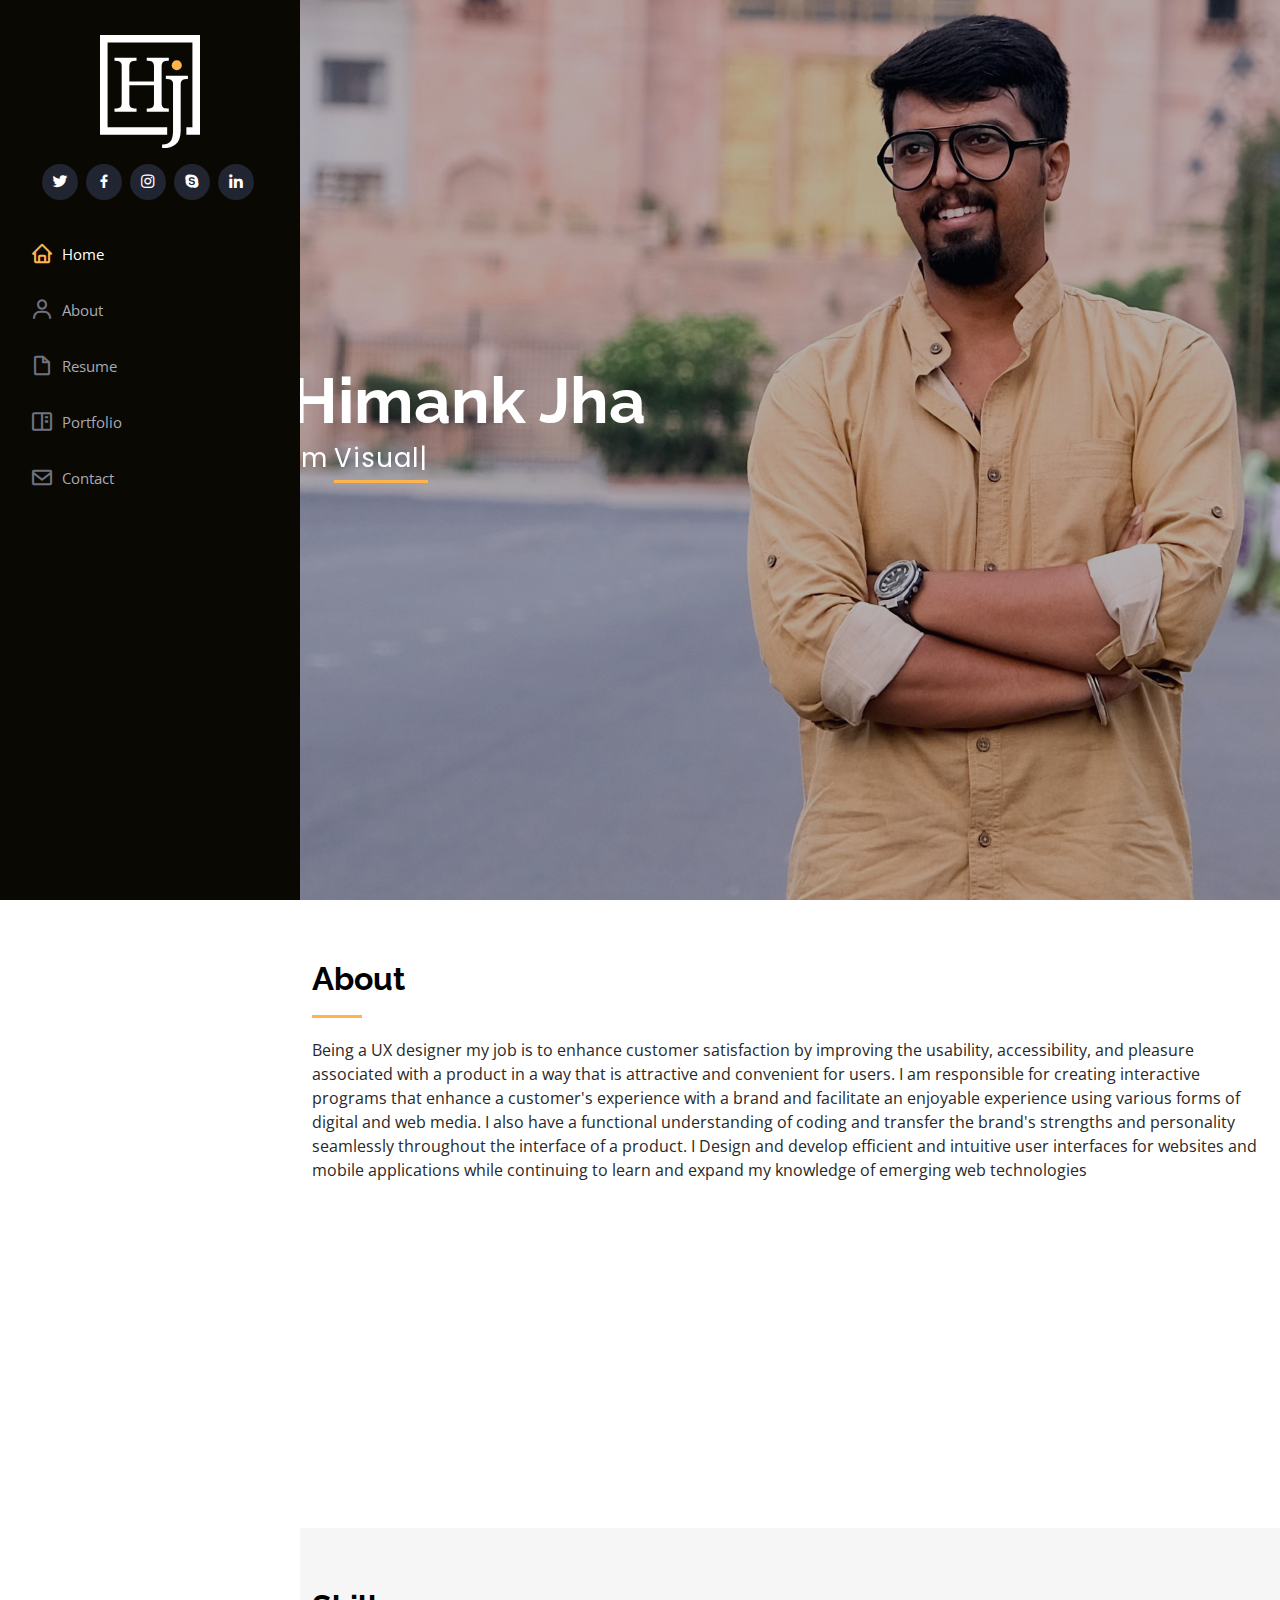
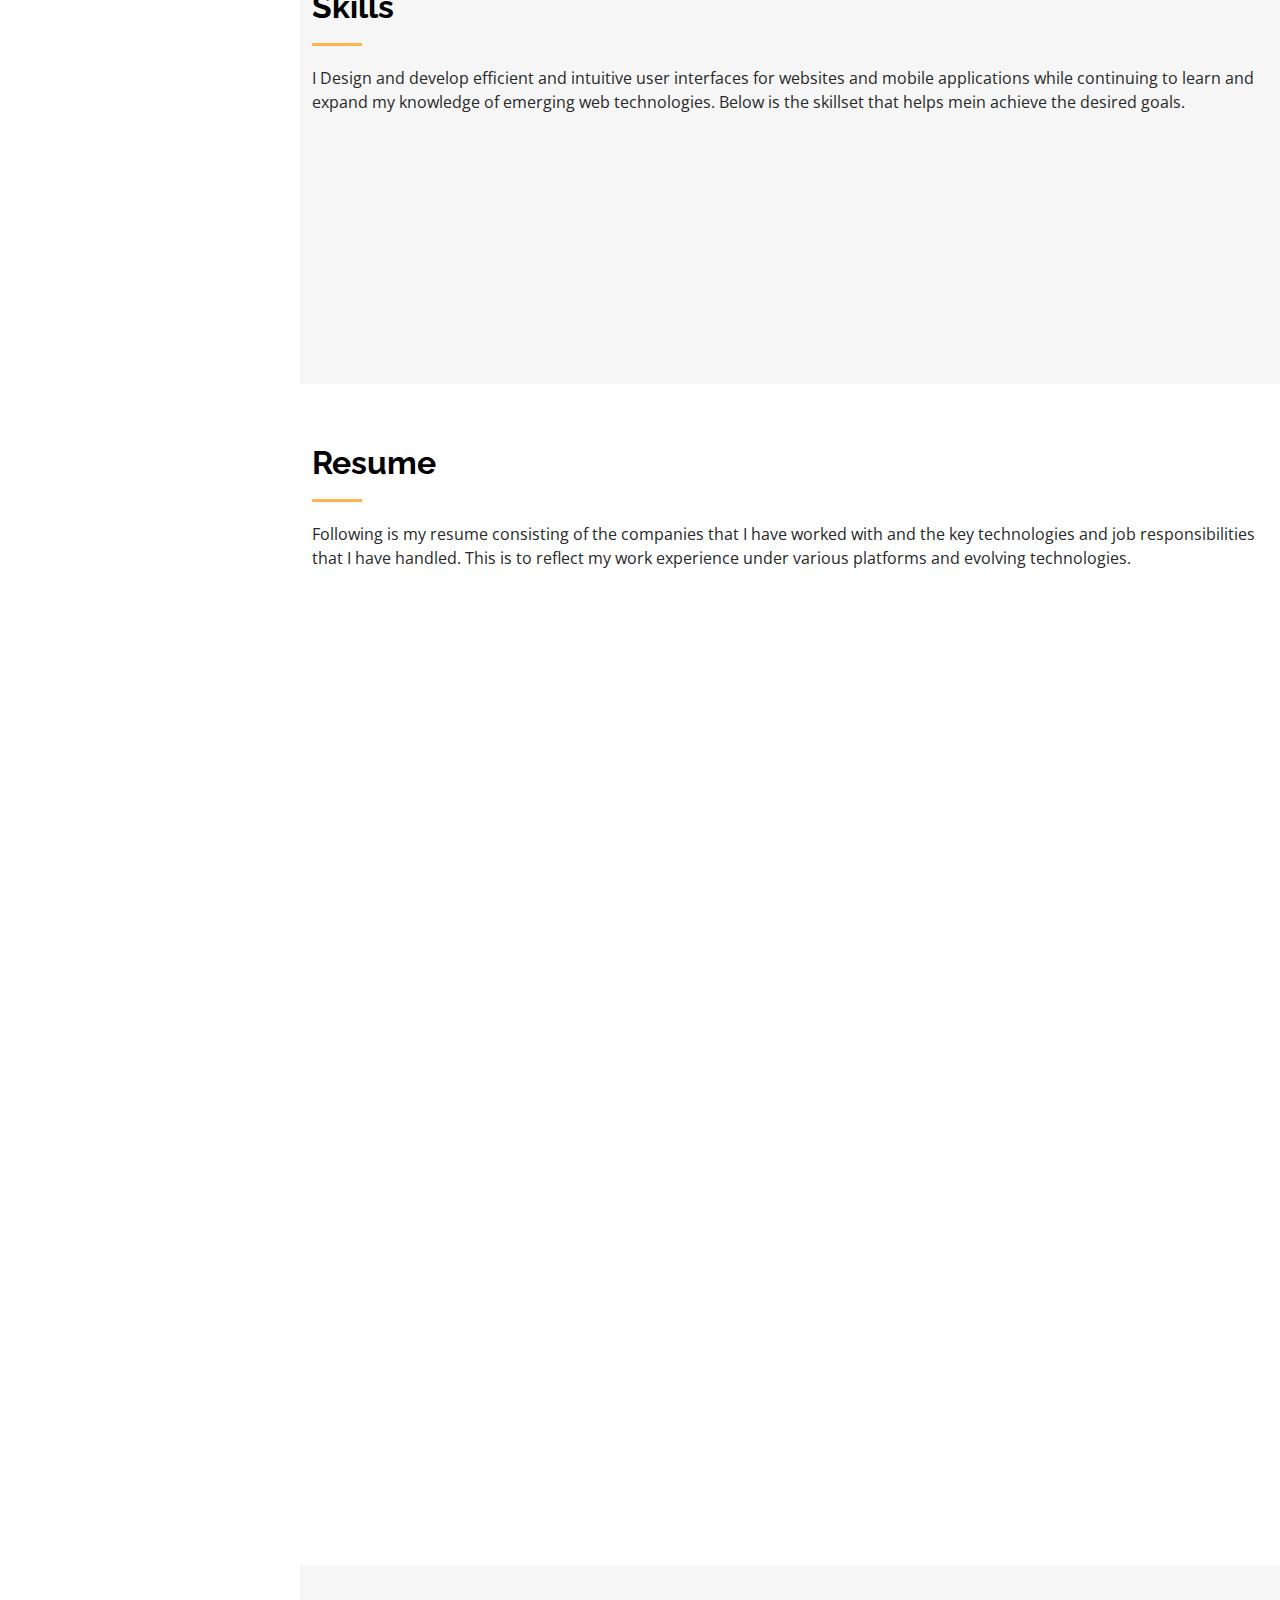
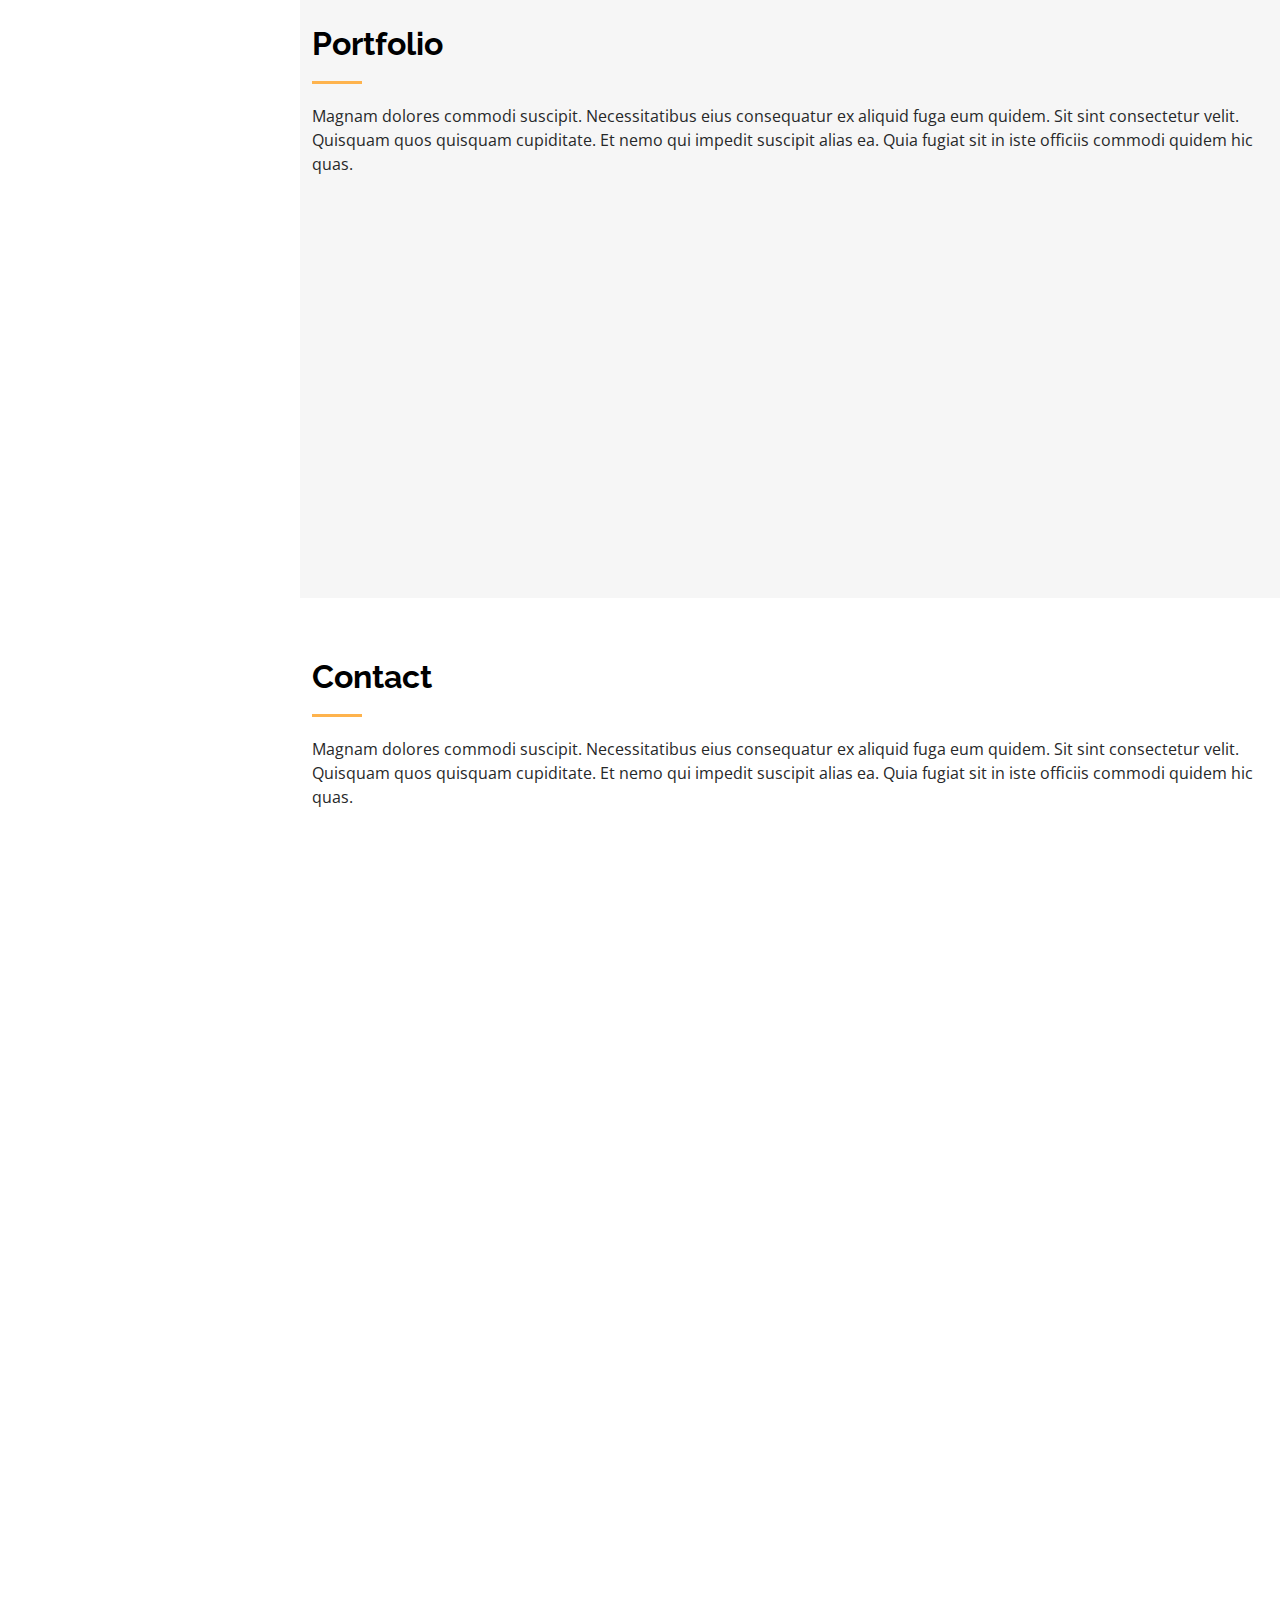
==== index.html @ c916a168 "Portfolio Website" ====
<!DOCTYPE html>
<html lang="en">

<head>
  <meta charset="utf-8">
  <meta content="width=device-width, initial-scale=1.0" name="viewport">

  <title>Himank Jha</title>
  <meta content="" name="description">
  <meta content="" name="keywords">

  <!-- Favicons -->
  <link href="assets/img/favicon.png" rel="icon">
  <link href="assets/img/apple-touch-icon.png" rel="apple-touch-icon">

  <!-- Google Fonts -->
  <link
    href="https://fonts.googleapis.com/css?family=Open+Sans:300,300i,400,400i,600,600i,700,700i|Raleway:300,300i,400,400i,500,500i,600,600i,700,700i|Poppins:300,300i,400,400i,500,500i,600,600i,700,700i"
    rel="stylesheet">

  <!-- Vendor CSS Files -->
  <link href="assets/vendor/aos/aos.css" rel="stylesheet">
  <link href="assets/vendor/bootstrap/css/bootstrap.min.css" rel="stylesheet">
  <link href="assets/vendor/bootstrap-icons/bootstrap-icons.css" rel="stylesheet">
  <link href="assets/vendor/boxicons/css/boxicons.min.css" rel="stylesheet">
  <link href="assets/vendor/glightbox/css/glightbox.min.css" rel="stylesheet">
  <link href="assets/vendor/swiper/swiper-bundle.min.css" rel="stylesheet">

  <!-- Template Main CSS File -->
  <link href="assets/css/style.css" rel="stylesheet">

  <!-- =======================================================
  * Template Name: iPortfolio - v3.3.0
  * Template URL: https://bootstrapmade.com/iportfolio-bootstrap-portfolio-websites-template/
  * Author: BootstrapMade.com
  * License: https://bootstrapmade.com/license/
  ======================================================== -->
</head>

<body>

  <!-- ======= Mobile nav toggle button ======= -->
  <i class="bi bi-list mobile-nav-toggle d-xl-none"></i>

  <!-- ======= Header ======= -->
  <header id="header">
    <div class="d-flex flex-column">

      <div class="profile">
        <img src="assets/img/logo.svg" alt="" class="img-fluid">
        <div class="social-links mt-3 text-center">
          <a href="#" class="twitter"><i class="bx bxl-twitter"></i></a>
          <a href="#" class="facebook"><i class="bx bxl-facebook"></i></a>
          <a href="#" class="instagram"><i class="bx bxl-instagram"></i></a>
          <a href="#" class="google-plus"><i class="bx bxl-skype"></i></a>
          <a href="#" class="linkedin"><i class="bx bxl-linkedin"></i></a>
        </div>
      </div>

      <nav id="navbar" class="nav-menu navbar">
        <ul>
          <li><a href="#hero" class="nav-link scrollto active"><i class="bx bx-home"></i> <span>Home</span></a></li>
          <li><a href="#about" class="nav-link scrollto"><i class="bx bx-user"></i> <span>About</span></a></li>
          <li><a href="#resume" class="nav-link scrollto"><i class="bx bx-file-blank"></i> <span>Resume</span></a></li>
          <li><a href="#portfolio" class="nav-link scrollto"><i class="bx bx-book-content"></i>
              <span>Portfolio</span></a></li>
          <!-- <li><a href="#services" class="nav-link scrollto"><i class="bx bx-server"></i> <span>Services</span></a></li> -->
          <li><a href="#contact" class="nav-link scrollto"><i class="bx bx-envelope"></i> <span>Contact</span></a></li>
        </ul>
      </nav><!-- .nav-menu -->
    </div>
  </header><!-- End Header -->

  <!-- ======= Hero Section ======= -->
  <section id="hero" class="d-flex flex-column justify-content-center align-items-center">
    <div class="hero-container" data-aos="fade-in">
      <h1>Himank Jha</h1>
      <p>I'm <span class="typed" data-typed-items="Visual Designer, Interaction Designer, UX Engineer"></span></p>
    </div>
  </section><!-- End Hero -->

  <main id="main">

    <!-- ======= About Section ======= -->
    <section id="about" class="about">
      <div class="container">

        <div class="section-title">
          <h2>About</h2>
          <p>Being a UX designer my job is to enhance customer satisfaction by improving the usability, accessibility,
            and pleasure associated with a product in a way that is attractive and convenient for users. I am
            responsible for creating interactive programs that enhance a customer's experience with a brand and
            facilitate an enjoyable experience using various forms of digital and web media. I also have a functional
            understanding of coding and transfer the brand's strengths and personality seamlessly throughout the
            interface of a product. I Design and develop efficient and intuitive user interfaces for websites and mobile applications while continuing to learn and expand my knowledge of emerging web technologies
          </p>
        </div>

        <div class="row">
          <div class="col-lg-3" data-aos="fade-right">
            <img src="assets/img/profile-img.jpg" class="img-fluid" alt="">
          </div>
          <div class="col-lg-8 pt-4 pt-lg-0 content" data-aos="fade-left">
            <h3>Interaction/Visual Designer &amp; UX Engineer.</h3>
            <p class="fst-italic">
              Here are some personal details to share
            </p>
            <div class="row">
              <div class="col-lg-6">
                <ul>
                  <li><i class="bi bi-chevron-right"></i> <strong>Website:</strong> <span><a
                        href="#">www.designwithHJ.com</a></span></li>
                  <li><i class="bi bi-chevron-right"></i> <strong>Phone:</strong> <span>+91 9929915037</span></li>
                  <li><i class="bi bi-chevron-right"></i> <strong>City:</strong> <span>Jaipur, Rajasthan</span></li>
                  <li><i class="bi bi-chevron-right"></i> <strong>Age:</strong> <span>31</span></li>
                </ul>
              </div>
              <div class="col-lg-6">
                <ul>
                  <li><i class="bi bi-chevron-right"></i> <strong>Degree:</strong> <span>Bachelor of technology</span>
                  </li>
                  <li><i class="bi bi-chevron-right"></i> <strong>Email:</strong> <span>dv.himank@gmail.com</span></li>
                  <li><i class="bi bi-chevron-right"></i> <strong>Freelance:</strong> <span>Available</span></li>
                </ul>
              </div>
            </div>
          </div>
        </div>

      </div>
    </section><!-- End About Section -->

    <!-- ======= Facts Section
    <section id="facts" class="facts">
      <div class="container">

        <div class="section-title">
          <h2>Facts</h2>
          <p>Magnam dolores commodi suscipit. Necessitatibus eius consequatur ex aliquid fuga eum quidem. Sit sint consectetur velit. Quisquam quos quisquam cupiditate. Et nemo qui impedit suscipit alias ea. Quia fugiat sit in iste officiis commodi quidem hic quas.</p>
        </div>

        <div class="row no-gutters">

          <div class="col-lg-3 col-md-6 d-md-flex align-items-md-stretch" data-aos="fade-up">
            <div class="count-box">
              <i class="bi bi-emoji-smile"></i>
              <span data-purecounter-start="0" data-purecounter-end="232" data-purecounter-duration="1" class="purecounter"></span>
              <p><strong>Happy Clients</strong> consequuntur quae</p>
            </div>
          </div>

          <div class="col-lg-3 col-md-6 d-md-flex align-items-md-stretch" data-aos="fade-up" data-aos-delay="100">
            <div class="count-box">
              <i class="bi bi-journal-richtext"></i>
              <span data-purecounter-start="0" data-purecounter-end="521" data-purecounter-duration="1" class="purecounter"></span>
              <p><strong>Projects</strong> adipisci atque cum quia aut</p>
            </div>
          </div>

          <div class="col-lg-3 col-md-6 d-md-flex align-items-md-stretch" data-aos="fade-up" data-aos-delay="200">
            <div class="count-box">
              <i class="bi bi-headset"></i>
              <span data-purecounter-start="0" data-purecounter-end="1453" data-purecounter-duration="1" class="purecounter"></span>
              <p><strong>Hours Of Support</strong> aut commodi quaerat</p>
            </div>
          </div>

          <div class="col-lg-3 col-md-6 d-md-flex align-items-md-stretch" data-aos="fade-up" data-aos-delay="300">
            <div class="count-box">
              <i class="bi bi-people"></i>
              <span data-purecounter-start="0" data-purecounter-end="32" data-purecounter-duration="1" class="purecounter"></span>
              <p><strong>Hard Workers</strong> rerum asperiores dolor</p>
            </div>
          </div>

        </div>

      </div>
    </section> End Facts Section -->

    <!-- ======= Skills Section ======= -->
    <section id="skills" class="skills section-bg">
      <div class="container">

        <div class="section-title">
          <h2>Skills</h2>
          <p>I Design and develop efficient and intuitive user interfaces for websites and mobile applications while continuing to learn and expand my knowledge of emerging web technologies. Below is the skillset that helps mein achieve the desired goals.</p>
        </div>

        <div class="row skills-content">

          <div class="col-lg-6" data-aos="fade-up">

            <div class="progress">
              <span class="skill">HTML <i class="val">90%</i></span>
              <div class="progress-bar-wrap">
                <div class="progress-bar" role="progressbar" aria-valuenow="90" aria-valuemin="0" aria-valuemax="100">
                </div>
              </div>
            </div>

            <div class="progress">
              <span class="skill">CSS <i class="val">90%</i></span>
              <div class="progress-bar-wrap">
                <div class="progress-bar" role="progressbar" aria-valuenow="90" aria-valuemin="0" aria-valuemax="100">
                </div>
              </div>
            </div>

            <div class="progress">
              <span class="skill">JavaScript <i class="val">50%</i></span>
              <div class="progress-bar-wrap">
                <div class="progress-bar" role="progressbar" aria-valuenow="50" aria-valuemin="0" aria-valuemax="100">
                </div>
              </div>
            </div>

          </div>

          <div class="col-lg-6" data-aos="fade-up" data-aos-delay="100">

            <div class="progress">
              <span class="skill">FIGMA <i class="val">85%</i></span>
              <div class="progress-bar-wrap">
                <div class="progress-bar" role="progressbar" aria-valuenow="85" aria-valuemin="0" aria-valuemax="100">
                </div>
              </div>
            </div>

            <div class="progress">
              <span class="skill">Adobe XD <i class="val">85%</i></span>
              <div class="progress-bar-wrap">
                <div class="progress-bar" role="progressbar" aria-valuenow="85" aria-valuemin="0" aria-valuemax="100">
                </div>
              </div>
            </div>

            <div class="progress">
              <span class="skill">Sketch <i class="val">85%</i></span>
              <div class="progress-bar-wrap">
                <div class="progress-bar" role="progressbar" aria-valuenow="85" aria-valuemin="0" aria-valuemax="100">
                </div>
              </div>
            </div>

          </div>

        </div>

      </div>
    </section><!-- End Skills Section -->

    <!-- ======= Resume Section ======= -->
    <section id="resume" class="resume">
      <div class="container">

        <div class="section-title">
          <h2>Resume</h2>
          <p>Following is my resume consisting of the companies that I have worked with and the key technologies and job responsibilities that I have handled. This is to reflect my work experience under various platforms and evolving technologies.</p>
        </div>

        <div class="row">
          <div class="col-lg-6" data-aos="fade-up">
            <h3 class="resume-title">Summary</h3>
            <div class="resume-item pb-0">
              <h4>Himank Jha</h4>
              <p><em>I am an Interaction Designer, Visual Designer and UX Engineer with 9+ years of experience in designing and
                  developing user-centered products from initial concept to final, polished deliverable.</em></p>
              <ul>
                <li>Triveni Nagar, jaipur, Rajasthan</li>
                <li>+91 9929919999</li>
                <li>dv.himank@gmail.com</li>
              </ul>
            </div>

            <h3 class="resume-title">Education</h3>
            <div class="resume-item">
              <h4>Bachelor of Technology</h4>
              <h5>2008 - 2012</h5>
              <p><em>ICFAI University, Dehradun</em></p>
              <p>The ICFAI University, Dehradun, Uttarakhand (hereinafter referred to as the University) was established under the ICFAI University Act 2003 (Act No.16 of 2003)</p>
            </div>
            <div class="resume-item">
              <h4>Senior Secondary Eduaction</h4>
              <h5>2006 - 2007</h5>
              <p><em>Ryan Internationl School, Jaipur</em></p>
            </div>
            <div class="resume-item">
              <h4>Secondary Eduaction</h4>
              <h5>2004 - 2005</h5>
              <p><em>Ryan Internationl School, Jaipur</em></p>
            </div>
          </div>
          <div class="col-lg-6" data-aos="fade-up" data-aos-delay="100">
            <h3 class="resume-title">Professional Experience</h3>
            <div class="resume-item">
              <h4>Senior UX analyst</h4>
              <h5>2017 - Present</h5>
              <p><em>Metacube Software Pvt. Ltd., Jaipur, Rajasthan </em></p>
              <ul>
                <li>Lead in the design, development, and implementation of the UI, layout, and production
                  communication materials</li>
                <li>Delegate tasks to the multiple members of the design team and provide counsel on all aspects of the
                  project. </li>
                <li>Supervise the assessment of all UI/UX materials in order to ensure quality and accuracy of the
                  design</li>
              </ul>
            </div>
            <div class="resume-item">
              <h4>Visual Designer/UX Engineer</h4>
              <h5>2015 - 2017</h5>
              <p><em>Nine Hertz Pvt. Ltd., Jaipur, Rajasthan</em></p>
              <ul>
                <li>Managed up to 5 projects or tasks at a given time while under pressure</li>
                <li>Recommended and consulted with clients on the most appropriate UI design</li>
              </ul>
            </div>
            <div class="resume-item">
              <h4>Visual Designer/UX Engineer</h4>
              <h5>2012 - 2015</h5>
              <p><em>smartData Pvt. Ltd., Chandigarh, Punjab</em></p>
              <ul>
                <li>Managed up to 5 projects or tasks at a given time while under pressure</li>
                <li>Recommended and consulted with clients on the most appropriate UI design</li>
              </ul>
            </div>
          </div>
        </div>

      </div>
    </section><!-- End Resume Section -->

    <!-- ======= Portfolio Section ======= -->
    <section id="portfolio" class="portfolio section-bg">
      <div class="container">

        <div class="section-title">
          <h2>Portfolio</h2>
          <p>Magnam dolores commodi suscipit. Necessitatibus eius consequatur ex aliquid fuga eum quidem. Sit sint
            consectetur velit. Quisquam quos quisquam cupiditate. Et nemo qui impedit suscipit alias ea. Quia fugiat sit
            in iste officiis commodi quidem hic quas.</p>
        </div>

        <div class="row" data-aos="fade-up">
          <div class="col-lg-12 d-flex justify-content-center">
            <ul id="portfolio-flters">
              <li data-filter="*" class="filter-active">All</li>
              <li data-filter=".filter-app">App</li>
              <li data-filter=".filter-web">Web</li>
            </ul>
          </div>
        </div>

        <div class="row portfolio-container" data-aos="fade-up" data-aos-delay="100">

          <div class="col-lg-4 col-md-6 portfolio-item filter-app">
            <div class="portfolio-wrap">
              <img src="assets/img/portfolio/portfolio-1.jpg" class="img-fluid" alt="">
              <div class="portfolio-links">
                <a href="assets/img/portfolio/portfolio-1.jpg" data-gallery="portfolioGallery"
                  class="portfolio-lightbox" title="App 1"><i class="bx bx-plus"></i></a>
                <a href="portfolio-details.html" title="More Details"><i class="bx bx-link"></i></a>
              </div>
            </div>
          </div>

          <div class="col-lg-4 col-md-6 portfolio-item filter-web">
            <div class="portfolio-wrap">
              <img src="assets/img/portfolio/portfolio-2.jpg" class="img-fluid" alt="">
              <div class="portfolio-links">
                <a href="assets/img/portfolio/portfolio-2.jpg" data-gallery="portfolioGallery"
                  class="portfolio-lightbox" title="Web 3"><i class="bx bx-plus"></i></a>
                <a href="portfolio-details.html" title="More Details"><i class="bx bx-link"></i></a>
              </div>
            </div>
          </div>

          <div class="col-lg-4 col-md-6 portfolio-item filter-web">
            <div class="portfolio-wrap">
              <img src="assets/img/portfolio/portfolio-3.jpg" class="img-fluid" alt="">
              <div class="portfolio-links">
                <a href="assets/img/portfolio/portfolio-3.jpg" data-gallery="portfolioGallery"
                  class="portfolio-lightbox" title="App 2"><i class="bx bx-plus"></i></a>
                <a href="portfolio-details.html" title="More Details"><i class="bx bx-link"></i></a>
              </div>
            </div>
          </div>

        </div>

      </div>
    </section><!-- End Portfolio Section -->

    <!-- ======= Services Section
    <section id="services" class="services">
      <div class="container">

        <div class="section-title">
          <h2>Services</h2>
          <p>Magnam dolores commodi suscipit. Necessitatibus eius consequatur ex aliquid fuga eum quidem. Sit sint consectetur velit. Quisquam quos quisquam cupiditate. Et nemo qui impedit suscipit alias ea. Quia fugiat sit in iste officiis commodi quidem hic quas.</p>
        </div>

        <div class="row">
          <div class="col-lg-4 col-md-6 icon-box" data-aos="fade-up">
            <div class="icon"><i class="bi bi-briefcase"></i></div>
            <h4 class="title"><a href="">Lorem Ipsum</a></h4>
            <p class="description">Voluptatum deleniti atque corrupti quos dolores et quas molestias excepturi sint occaecati cupiditate non provident</p>
          </div>
          <div class="col-lg-4 col-md-6 icon-box" data-aos="fade-up" data-aos-delay="100">
            <div class="icon"><i class="bi bi-card-checklist"></i></div>
            <h4 class="title"><a href="">Dolor Sitema</a></h4>
            <p class="description">Minim veniam, quis nostrud exercitation ullamco laboris nisi ut aliquip ex ea commodo consequat tarad limino ata</p>
          </div>
          <div class="col-lg-4 col-md-6 icon-box" data-aos="fade-up" data-aos-delay="200">
            <div class="icon"><i class="bi bi-bar-chart"></i></div>
            <h4 class="title"><a href="">Sed ut perspiciatis</a></h4>
            <p class="description">Duis aute irure dolor in reprehenderit in voluptate velit esse cillum dolore eu fugiat nulla pariatur</p>
          </div>
          <div class="col-lg-4 col-md-6 icon-box" data-aos="fade-up" data-aos-delay="300">
            <div class="icon"><i class="bi bi-binoculars"></i></div>
            <h4 class="title"><a href="">Magni Dolores</a></h4>
            <p class="description">Excepteur sint occaecat cupidatat non proident, sunt in culpa qui officia deserunt mollit anim id est laborum</p>
          </div>
          <div class="col-lg-4 col-md-6 icon-box" data-aos="fade-up" data-aos-delay="400">
            <div class="icon"><i class="bi bi-brightness-high"></i></div>
            <h4 class="title"><a href="">Nemo Enim</a></h4>
            <p class="description">At vero eos et accusamus et iusto odio dignissimos ducimus qui blanditiis praesentium voluptatum deleniti atque</p>
          </div>
          <div class="col-lg-4 col-md-6 icon-box" data-aos="fade-up" data-aos-delay="500">
            <div class="icon"><i class="bi bi-calendar4-week"></i></div>
            <h4 class="title"><a href="">Eiusmod Tempor</a></h4>
            <p class="description">Et harum quidem rerum facilis est et expedita distinctio. Nam libero tempore, cum soluta nobis est eligendi</p>
          </div>
        </div>

      </div>
    </section> End Services Section -->

    <!-- ======= Testimonials Section 
    <section id="testimonials" class="testimonials section-bg">
      <div class="container">

        <div class="section-title">
          <h2>Testimonials</h2>
          <p>Magnam dolores commodi suscipit. Necessitatibus eius consequatur ex aliquid fuga eum quidem. Sit sint consectetur velit. Quisquam quos quisquam cupiditate. Et nemo qui impedit suscipit alias ea. Quia fugiat sit in iste officiis commodi quidem hic quas.</p>
        </div>

        <div class="testimonials-slider swiper-container" data-aos="fade-up" data-aos-delay="100">
          <div class="swiper-wrapper">

            <div class="swiper-slide">
              <div class="testimonial-item" data-aos="fade-up">
                <p>
                  <i class="bx bxs-quote-alt-left quote-icon-left"></i>
                  Proin iaculis purus consequat sem cure digni ssim donec porttitora entum suscipit rhoncus. Accusantium quam, ultricies eget id, aliquam eget nibh et. Maecen aliquam, risus at semper.
                  <i class="bx bxs-quote-alt-right quote-icon-right"></i>
                </p>
                <img src="assets/img/testimonials/testimonials-1.jpg" class="testimonial-img" alt="">
                <h3>Saul Goodman</h3>
                <h4>Ceo &amp; Founder</h4>
              </div>
            </div> 

            <div class="swiper-slide">
              <div class="testimonial-item" data-aos="fade-up" data-aos-delay="100">
                <p>
                  <i class="bx bxs-quote-alt-left quote-icon-left"></i>
                  Export tempor illum tamen malis malis eram quae irure esse labore quem cillum quid cillum eram malis quorum velit fore eram velit sunt aliqua noster fugiat irure amet legam anim culpa.
                  <i class="bx bxs-quote-alt-right quote-icon-right"></i>
                </p>
                <img src="assets/img/testimonials/testimonials-2.jpg" class="testimonial-img" alt="">
                <h3>Sara Wilsson</h3>
                <h4>Designer</h4>
              </div>
            </div> 

            <div class="swiper-slide">
              <div class="testimonial-item" data-aos="fade-up" data-aos-delay="200">
                <p>
                  <i class="bx bxs-quote-alt-left quote-icon-left"></i>
                  Enim nisi quem export duis labore cillum quae magna enim sint quorum nulla quem veniam duis minim tempor labore quem eram duis noster aute amet eram fore quis sint minim.
                  <i class="bx bxs-quote-alt-right quote-icon-right"></i>
                </p>
                <img src="assets/img/testimonials/testimonials-3.jpg" class="testimonial-img" alt="">
                <h3>Jena Karlis</h3>
                <h4>Store Owner</h4>
              </div>
            </div>

            <div class="swiper-slide">
              <div class="testimonial-item" data-aos="fade-up" data-aos-delay="300">
                <p>
                  <i class="bx bxs-quote-alt-left quote-icon-left"></i>
                  Fugiat enim eram quae cillum dolore dolor amet nulla culpa multos export minim fugiat minim velit minim dolor enim duis veniam ipsum anim magna sunt elit fore quem dolore labore illum veniam.
                  <i class="bx bxs-quote-alt-right quote-icon-right"></i>
                </p>
                <img src="assets/img/testimonials/testimonials-4.jpg" class="testimonial-img" alt="">
                <h3>Matt Brandon</h3>
                <h4>Freelancer</h4>
              </div>
            </div>

            <div class="swiper-slide">
              <div class="testimonial-item" data-aos="fade-up" data-aos-delay="400">
                <p>
                  <i class="bx bxs-quote-alt-left quote-icon-left"></i>
                  Quis quorum aliqua sint quem legam fore sunt eram irure aliqua veniam tempor noster veniam enim culpa labore duis sunt culpa nulla illum cillum fugiat legam esse veniam culpa fore nisi cillum quid.
                  <i class="bx bxs-quote-alt-right quote-icon-right"></i>
                </p>
                <img src="assets/img/testimonials/testimonials-5.jpg" class="testimonial-img" alt="">
                <h3>John Larson</h3>
                <h4>Entrepreneur</h4>
              </div>
            </div>

          </div>
          <div class="swiper-pagination"></div>
        </div>

      </div>
    </section>-->

    <!-- ======= Contact Section ======= -->
    <section id="contact" class="contact">
      <div class="container">

        <div class="section-title">
          <h2>Contact</h2>
          <p>Magnam dolores commodi suscipit. Necessitatibus eius consequatur ex aliquid fuga eum quidem. Sit sint
            consectetur velit. Quisquam quos quisquam cupiditate. Et nemo qui impedit suscipit alias ea. Quia fugiat sit
            in iste officiis commodi quidem hic quas.</p>
        </div>

        <div class="row" data-aos="fade-in">

          <div class="col-lg-12 d-flex align-items-stretch">
            <div class="info">
              <div class="d-flex">
                <div class="address col-lg-4 col-md-4 col-sm-1">
                  <i class="bi bi-geo-alt"></i>
                  <h4>Location:</h4>
                  <p>Triveni Nagar, Jaipur, Rajasthan, India</p>
                </div>

                <div class="email col-lg-4 col-md-4 col-sm-1">
                  <i class="bi bi-envelope"></i>
                  <h4>Email:</h4>
                  <p>dv.himank@gmail.com</p>
                </div>

                <div class="phone col-lg-4 col-md-4 col-sm-1">
                  <i class="bi bi-phone"></i>
                  <h4>Call:</h4>
                  <p>+91 9929915037</p>
                </div>
              </div>
              <iframe
                src="https://www.google.com/maps/embed?pb=!1m18!1m12!1m3!1d1779.6371129712338!2d75.77956710829538!3d26.863027245787325!2m3!1f0!2f0!3f0!3m2!1i1024!2i768!4f13.1!3m3!1m2!1s0x396db5b6e2467657%3A0x36abb3fcb46649d8!2sTriveni%20Nagar%2C%20Jaipur%2C%20Rajasthan%20302018!5e0!3m2!1sen!2sin!4v1624427194926!5m2!1sen!2sin"
                frameborder="0" style="border:0; width: 100%; height: 500px;" allowfullscreen></iframe>

            </div>

          </div>

        </div>

      </div>
    </section><!-- End Contact Section -->

  </main><!-- End #main -->

  <!-- ======= Footer ======= -->
  <footer id="footer">
    <div class="container">
      <div class="copyright">
        &copy; Copyright <strong><span>iPortfolio</span></strong>
      </div>
      <div class="credits">
        <!-- All the links in the footer should remain intact. -->
        <!-- You can delete the links only if you purchased the pro version. -->
        <!-- Licensing information: https://bootstrapmade.com/license/ -->
        <!-- Purchase the pro version with working PHP/AJAX contact form: https://bootstrapmade.com/iportfolio-bootstrap-portfolio-websites-template/ -->
        Designed by <a href="https://bootstrapmade.com/">BootstrapMade</a>
      </div>
    </div>
  </footer><!-- End  Footer -->

  <a href="#" class="back-to-top d-flex align-items-center justify-content-center"><i
      class="bi bi-arrow-up-short"></i></a>

  <!-- Vendor JS Files -->
  <script src="assets/vendor/aos/aos.js"></script>
  <script src="assets/vendor/bootstrap/js/bootstrap.bundle.min.js"></script>
  <script src="assets/vendor/glightbox/js/glightbox.min.js"></script>
  <script src="assets/vendor/isotope-layout/isotope.pkgd.min.js"></script>
  <script src="assets/vendor/php-email-form/validate.js"></script>
  <script src="assets/vendor/purecounter/purecounter.js"></script>
  <script src="assets/vendor/swiper/swiper-bundle.min.js"></script>
  <script src="assets/vendor/typed.js/typed.min.js"></script>
  <script src="assets/vendor/waypoints/noframework.waypoints.js"></script>

  <!-- Template Main JS File -->
  <script src="assets/js/main.js"></script>

</body>

</html>
---- assets/css/style.css ----
/**
* Template Name: iPortfolio - v3.3.0
* Template URL: https://bootstrapmade.com/iportfolio-bootstrap-portfolio-websites-template/
* Author: BootstrapMade.com
* License: https://bootstrapmade.com/license/
*/

/*--------------------------------------------------------------
# General
--------------------------------------------------------------*/
body {
  font-family: "Open Sans", sans-serif;
  color: #272829;
}

a {
  color: #feb34d;
  text-decoration: none;
}

a:hover {
  color: #b27d36;
  text-decoration: none;
}

h1, h2, h3, h4, h5, h6 {
  font-family: "Raleway", sans-serif;
}

/*--------------------------------------------------------------
# Back to top button
--------------------------------------------------------------*/
.back-to-top {
  position: fixed;
  visibility: hidden;
  opacity: 0;
  right: 15px;
  bottom: 15px;
  z-index: 996;
  background: #feb34d;
  width: 40px;
  height: 40px;
  border-radius: 50px;
  transition: all 0.4s;
}

.back-to-top i {
  font-size: 28px;
  color: #fff;
  line-height: 0;
}

.back-to-top:hover {
  background: #2eafec;
  color: #fff;
}

.back-to-top.active {
  visibility: visible;
  opacity: 1;
}

/*--------------------------------------------------------------
# Header
--------------------------------------------------------------*/
#header {
  position: fixed;
  top: 0;
  left: 0;
  bottom: 0;
  width: 300px;
  transition: all ease-in-out 0.5s;
  z-index: 9997;
  transition: all 0.5s;
  padding: 0 15px;
  background: #0a0802;
  overflow-y: auto;
}

#header .profile img {
  margin: 35px auto 15px;
  display: block;
  width: 100px;
}

#header .profile h1 {
  font-size: 24px;
  margin: 0;
  padding: 0;
  font-weight: 600;
  -moz-text-align-last: center;
  text-align-last: center;
  font-family: "Poppins", sans-serif;
}

#header .profile h1 a, #header .profile h1 a:hover {
  color: #fff;
  text-decoration: none;
}

#header .profile .social-links a {
  font-size: 18px;
  display: inline-block;
  background: #212431;
  color: #fff;
  line-height: 1;
  padding: 8px 0;
  margin-right: 4px;
  border-radius: 50%;
  text-align: center;
  width: 36px;
  height: 36px;
  transition: 0.3s;
}

#header .profile .social-links a:hover {
  background: #feb34d;
  color: #fff;
  text-decoration: none;
}

#main {
  margin-left: 300px;
}

@media (max-width: 1199px) {
  #header {
    left: -300px;
  }
  #main {
    margin-left: 0;
  }
}

/*--------------------------------------------------------------
# Navigation Menu
--------------------------------------------------------------*/
/* Desktop Navigation */
.nav-menu {
  padding: 30px 0 0 0;
}

.nav-menu * {
  margin: 0;
  padding: 0;
  list-style: none;
}

.nav-menu > ul > li {
  position: relative;
  white-space: nowrap;
}

.nav-menu a, .nav-menu a:focus {
  display: flex;
  align-items: center;
  color: #a8a9b4;
  padding: 12px 15px;
  margin-bottom: 8px;
  transition: 0.3s;
  font-size: 15px;
}

.nav-menu a i, .nav-menu a:focus i {
  font-size: 24px;
  padding-right: 8px;
  color: #6f7180;
}

.nav-menu a:hover, .nav-menu .active, .nav-menu .active:focus, .nav-menu li:hover > a {
  text-decoration: none;
  color: #fff;
}

.nav-menu a:hover i, .nav-menu .active i, .nav-menu .active:focus i, .nav-menu li:hover > a i {
  color: #feb34d;
}

/* Mobile Navigation */
.mobile-nav-toggle {
  position: fixed;
  right: 15px;
  top: 15px;
  z-index: 9998;
  border: 0;
  font-size: 24px;
  transition: all 0.4s;
  outline: none !important;
  background-color: #feb34d;
  color: #fff;
  width: 40px;
  height: 40px;
  display: inline-flex;
  align-items: center;
  justify-content: center;
  line-height: 0;
  border-radius: 50px;
  cursor: pointer;
}

.mobile-nav-active {
  overflow: hidden;
}

.mobile-nav-active #header {
  left: 0;
}

/*--------------------------------------------------------------
# Hero Section
--------------------------------------------------------------*/
#hero {
  width: 100%;
  height: 100vh;
  background: url("../img/hero-bg.jpg") top center;
  background-size: cover;
  text-indent: -200px;
}

#hero:before {
  content: "";
  background: rgba(5, 13, 24, 0.3);
  position: absolute;
  bottom: 0;
  top: 0;
  left: 0;
  right: 0;
  z-index: 1;
}

#hero .hero-container {
  position: relative;
  z-index: 2;
  min-width: 300px;
}

#hero h1 {
  margin: 0 0 10px 0;
  font-size: 64px;
  font-weight: 700;
  line-height: 56px;
  color: #fff;
}

#hero p {
  color: #fff;
  margin-bottom: 50px;
  font-size: 26px;
  font-family: "Poppins", sans-serif;
}

#hero p span {
  color: #fff;
  padding-bottom: 4px;
  letter-spacing: 1px;
  border-bottom: 3px solid #feb34d;
}

@media (min-width: 1024px) {
  #hero {
    background-attachment: fixed;
  }
}

@media (max-width: 768px) {
  #hero h1 {
    font-size: 28px;
    line-height: 36px;
  }
  #hero h2 {
    font-size: 18px;
    line-height: 24px;
    margin-bottom: 30px;
  }
}

/*--------------------------------------------------------------
# Sections General
--------------------------------------------------------------*/
section {
  padding: 60px 0;
  overflow: hidden;
}

.section-bg {
  background: #f6f6f6;
}

.section-title {
  padding-bottom: 30px;
}

.section-title h2 {
  font-size: 32px;
  font-weight: bold;
  margin-bottom: 20px;
  padding-bottom: 20px;
  position: relative;
  color: #000;
}

.section-title h2::after {
  content: '';
  position: absolute;
  display: block;
  width: 50px;
  height: 3px;
  background: #feb34d;
  bottom: 0;
  left: 0;
}

.section-title p {
  margin-bottom: 0;
}

/*--------------------------------------------------------------
# About
--------------------------------------------------------------*/
.about .content h3 {
  font-weight: 700;
  font-size: 26px;
  color: #173b6c;
}

.about .content ul {
  list-style: none;
  padding: 0;
}

.about .content ul li {
  margin-bottom: 20px;
  display: flex;
  align-items: center;
}

.about .content ul strong {
  margin-right: 10px;
}

.about .content ul i {
  font-size: 16px;
  margin-right: 5px;
  color: #feb34d;
  line-height: 0;
}

.about .content p:last-child {
  margin-bottom: 0;
}

/*--------------------------------------------------------------
# Facts
--------------------------------------------------------------*/
.facts {
  padding-bottom: 30px;
}

.facts .count-box {
  padding: 30px;
  width: 100%;
}

.facts .count-box i {
  display: block;
  font-size: 44px;
  color: #feb34d;
  float: left;
  line-height: 0;
}

.facts .count-box span {
  font-size: 48px;
  line-height: 40px;
  display: block;
  font-weight: 700;
  color: #050d18;
  margin-left: 60px;
}

.facts .count-box p {
  padding: 15px 0 0 0;
  margin: 0 0 0 60px;
  font-family: "Raleway", sans-serif;
  font-size: 14px;
  color: #122f57;
}

.facts .count-box a {
  font-weight: 600;
  display: block;
  margin-top: 20px;
  color: #122f57;
  font-size: 15px;
  font-family: "Poppins", sans-serif;
  transition: ease-in-out 0.3s;
}

.facts .count-box a:hover {
  color: #1f5297;
}

/*--------------------------------------------------------------
# Akills
--------------------------------------------------------------*/
.skills .progress {
  height: 60px;
  display: block;
  background: none;
  border-radius: 0;
}

.skills .progress .skill {
  padding: 0;
  margin: 0 0 6px 0;
  text-transform: uppercase;
  display: block;
  font-weight: 600;
  font-family: "Poppins", sans-serif;
  color: #050d18;
}

.skills .progress .skill .val {
  float: right;
  font-style: normal;
}

.skills .progress-bar-wrap {
  background: #fff;
  height: 10px;
}

.skills .progress-bar {
  width: 1px;
  height: 10px;
  transition: .9s;
  background-color: #feb34d;
}

/*--------------------------------------------------------------
# Resume
--------------------------------------------------------------*/
.resume .resume-title {
  font-size: 26px;
  font-weight: 700;
  margin-top: 20px;
  margin-bottom: 20px;
  color: #050d18;
}

.resume .resume-item {
  padding: 0 0 20px 20px;
  margin-top: -2px;
  border-left: 2px solid #feb34d;
  position: relative;
}

.resume .resume-item h4 {
  line-height: 18px;
  font-size: 18px;
  font-weight: 600;
  text-transform: uppercase;
  font-family: "Poppins", sans-serif;
  color: #050d18;
  margin-bottom: 10px;
}

.resume .resume-item h5 {
  font-size: 16px;
  background: #f3f3f3;
  padding: 5px 15px;
  display: inline-block;
  font-weight: 600;
  margin-bottom: 10px;
}

.resume .resume-item ul {
  padding-left: 20px;
}

.resume .resume-item ul li {
  padding-bottom: 10px;
}

.resume .resume-item:last-child {
  padding-bottom: 0;
}

.resume .resume-item::before {
  content: "";
  position: absolute;
  width: 16px;
  height: 16px;
  border-radius: 50px;
  left: -9px;
  top: 0;
  background: #fff;
  border: 2px solid #feb34d;
}

/*--------------------------------------------------------------
# Portfolio
--------------------------------------------------------------*/
.portfolio .portfolio-item {
  margin-bottom: 30px;
}

.portfolio #portfolio-flters {
  padding: 0;
  margin: 0 auto 35px auto;
  list-style: none;
  text-align: center;
  background: #fff;
  border-radius: 50px;
  padding: 2px 15px;
}

.portfolio #portfolio-flters li {
  cursor: pointer;
  display: inline-block;
  padding: 10px 15px 8px 15px;
  font-size: 14px;
  font-weight: 600;
  line-height: 1;
  text-transform: uppercase;
  color: #272829;
  margin-bottom: 5px;
  transition: all 0.3s ease-in-out;
}

.portfolio #portfolio-flters li:hover, .portfolio #portfolio-flters li.filter-active {
  color: #feb34d;
}

.portfolio #portfolio-flters li:last-child {
  margin-right: 0;
}

.portfolio .portfolio-wrap {
  transition: 0.3s;
  position: relative;
  overflow: hidden;
  z-index: 1;
}

.portfolio .portfolio-wrap::before {
  content: "";
  background: rgba(255, 255, 255, 0.5);
  position: absolute;
  left: 0;
  right: 0;
  top: 0;
  bottom: 0;
  transition: all ease-in-out 0.3s;
  z-index: 2;
  opacity: 0;
}

.portfolio .portfolio-wrap .portfolio-links {
  opacity: 1;
  left: 0;
  right: 0;
  bottom: -60px;
  z-index: 3;
  position: absolute;
  transition: all ease-in-out 0.3s;
  display: flex;
  justify-content: center;
}

.portfolio .portfolio-wrap .portfolio-links a {
  color: #fff;
  font-size: 28px;
  text-align: center;
  background: rgba(20, 157, 221, 0.75);
  transition: 0.3s;
  width: 50%;
}

.portfolio .portfolio-wrap .portfolio-links a:hover {
  background: rgba(20, 157, 221, 0.95);
}

.portfolio .portfolio-wrap .portfolio-links a + a {
  border-left: 1px solid #37b3ed;
}

.portfolio .portfolio-wrap:hover::before {
  top: 0;
  left: 0;
  right: 0;
  bottom: 0;
  opacity: 1;
}

.portfolio .portfolio-wrap:hover .portfolio-links {
  opacity: 1;
  bottom: 0;
}

/*--------------------------------------------------------------
# Portfolio Details
--------------------------------------------------------------*/
.portfolio-details {
  padding-top: 40px;
}

.portfolio-details .portfolio-details-slider img {
  width: 100%;
}

.portfolio-details .portfolio-details-slider .swiper-pagination {
  margin-top: 20px;
  position: relative;
}

.portfolio-details .portfolio-details-slider .swiper-pagination .swiper-pagination-bullet {
  width: 12px;
  height: 12px;
  background-color: #fff;
  opacity: 1;
  border: 1px solid #feb34d;
}

.portfolio-details .portfolio-details-slider .swiper-pagination .swiper-pagination-bullet-active {
  background-color: #feb34d;
}

.portfolio-details .portfolio-info {
  padding: 30px;
  box-shadow: 0px 0 30px rgba(5, 13, 24, 0.08);
}

.portfolio-details .portfolio-info h3 {
  font-size: 22px;
  font-weight: 700;
  margin-bottom: 20px;
  padding-bottom: 20px;
  border-bottom: 1px solid #eee;
}

.portfolio-details .portfolio-info ul {
  list-style: none;
  padding: 0;
  font-size: 15px;
}

.portfolio-details .portfolio-info ul li + li {
  margin-top: 10px;
}

.portfolio-details .portfolio-description {
  padding-top: 30px;
}

.portfolio-details .portfolio-description h2 {
  font-size: 26px;
  font-weight: 700;
  margin-bottom: 20px;
}

.portfolio-details .portfolio-description p {
  padding: 0;
}

/*--------------------------------------------------------------
# Services
--------------------------------------------------------------*/
.services .icon-box {
  margin-bottom: 20px;
}

.services .icon {
  float: left;
  display: flex;
  align-items: center;
  justify-content: center;
  width: 54px;
  height: 54px;
  background: #feb34d;
  border-radius: 50%;
  transition: 0.5s;
  border: 1px solid #feb34d;
}

.services .icon i {
  color: #fff;
  font-size: 24px;
  line-height: 0;
}

.services .icon-box:hover .icon {
  background: #fff;
}

.services .icon-box:hover .icon i {
  color: #feb34d;
}

.services .title {
  margin-left: 80px;
  font-weight: 700;
  margin-bottom: 15px;
  font-size: 18px;
}

.services .title a {
  color: #343a40;
}

.services .title a:hover {
  color: #feb34d;
}

.services .description {
  margin-left: 80px;
  line-height: 24px;
  font-size: 14px;
}

/*--------------------------------------------------------------
# Testimonials
--------------------------------------------------------------*/
.testimonials .testimonial-item {
  box-sizing: content-box;
  text-align: center;
  min-height: 320px;
}

.testimonials .testimonial-item .testimonial-img {
  width: 90px;
  border-radius: 50%;
  margin: 0 auto;
}

.testimonials .testimonial-item h3 {
  font-size: 18px;
  font-weight: bold;
  margin: 10px 0 5px 0;
  color: #111;
}

.testimonials .testimonial-item h4 {
  font-size: 14px;
  color: #999;
  margin: 0;
}

.testimonials .testimonial-item .quote-icon-left, .testimonials .testimonial-item .quote-icon-right {
  color: #c3e8fa;
  font-size: 26px;
}

.testimonials .testimonial-item .quote-icon-left {
  display: inline-block;
  left: -5px;
  position: relative;
}

.testimonials .testimonial-item .quote-icon-right {
  display: inline-block;
  right: -5px;
  position: relative;
  top: 10px;
}

.testimonials .testimonial-item p {
  font-style: italic;
  margin: 0 15px 15px 15px;
  padding: 20px;
  background: #fff;
  position: relative;
  margin-bottom: 35px;
  border-radius: 6px;
  box-shadow: 0px 2px 15px rgba(0, 0, 0, 0.1);
}

.testimonials .testimonial-item p::after {
  content: "";
  width: 0;
  height: 0;
  border-top: 20px solid #fff;
  border-right: 20px solid transparent;
  border-left: 20px solid transparent;
  position: absolute;
  bottom: -20px;
  left: calc(50% - 20px);
}

.testimonials .swiper-pagination {
  margin-top: 20px;
  position: relative;
}

.testimonials .swiper-pagination .swiper-pagination-bullet {
  width: 12px;
  height: 12px;
  background-color: #fff;
  opacity: 1;
  border: 1px solid #feb34d;
}

.testimonials .swiper-pagination .swiper-pagination-bullet-active {
  background-color: #feb34d;
}

/*--------------------------------------------------------------
# Contact
--------------------------------------------------------------*/
.contact {
  padding-bottom: 130px;
}

.contact .info {
  padding: 30px;
  background: #fff;
  width: 100%;
  box-shadow: 0 0 24px 0 rgba(0, 0, 0, 0.12);
}

.contact .info i {
  font-size: 20px;
  color: #feb34d;
  float: left;
  width: 44px;
  height: 44px;
  background: #fcf5df;
  display: flex;
  justify-content: center;
  align-items: center;
  border-radius: 50px;
  transition: all 0.3s ease-in-out;
}

.contact .info h4 {
  padding: 0 0 0 60px;
  font-size: 22px;
  font-weight: 600;
  margin-bottom: 5px;
  color: #050d18;
}

.contact .info p {
  padding: 0 0 10px 60px;
  margin-bottom: 20px;
  font-size: 14px;
  color: #173b6c;
}

.contact .info .email p {
  padding-top: 5px;
}

.contact .info .social-links {
  padding-left: 60px;
}

.contact .info .social-links a {
  font-size: 18px;
  display: inline-block;
  background: #333;
  color: #fff;
  line-height: 1;
  padding: 8px 0;
  border-radius: 50%;
  text-align: center;
  width: 36px;
  height: 36px;
  transition: 0.3s;
  margin-right: 10px;
}

.contact .info .social-links a:hover {
  background: #feb34d;
  color: #fff;
}

.contact .info .email:hover i, .contact .info .address:hover i, .contact .info .phone:hover i {
  background: #feb34d;
  color: #fff;
}

.contact .php-email-form {
  width: 100%;
  padding: 30px;
  background: #fff;
  box-shadow: 0 0 24px 0 rgba(0, 0, 0, 0.12);
}

.contact .php-email-form .form-group {
  padding-bottom: 8px;
}

.contact .php-email-form .validate {
  display: none;
  color: red;
  margin: 0 0 15px 0;
  font-weight: 400;
  font-size: 13px;
}

.contact .php-email-form .error-message {
  display: none;
  color: #fff;
  background: #ed3c0d;
  text-align: left;
  padding: 15px;
  font-weight: 600;
}

.contact .php-email-form .error-message br + br {
  margin-top: 25px;
}

.contact .php-email-form .sent-message {
  display: none;
  color: #fff;
  background: #18d26e;
  text-align: center;
  padding: 15px;
  font-weight: 600;
}

.contact .php-email-form .loading {
  display: none;
  background: #fff;
  text-align: center;
  padding: 15px;
}

.contact .php-email-form .loading:before {
  content: "";
  display: inline-block;
  border-radius: 50%;
  width: 24px;
  height: 24px;
  margin: 0 10px -6px 0;
  border: 3px solid #18d26e;
  border-top-color: #eee;
  -webkit-animation: animate-loading 1s linear infinite;
  animation: animate-loading 1s linear infinite;
}

.contact .php-email-form .form-group {
  margin-bottom: 15px;
}

.contact .php-email-form label {
  padding-bottom: 8px;
}

.contact .php-email-form input, .contact .php-email-form textarea {
  border-radius: 0;
  box-shadow: none;
  font-size: 14px;
}

.contact .php-email-form input {
  height: 44px;
}

.contact .php-email-form textarea {
  padding: 10px 15px;
}

.contact .php-email-form button[type="submit"] {
  background: #feb34d;
  border: 0;
  padding: 10px 24px;
  color: #fff;
  transition: 0.4s;
  border-radius: 4px;
}

.contact .php-email-form button[type="submit"]:hover {
  background: #37b3ed;
}

@-webkit-keyframes animate-loading {
  0% {
    transform: rotate(0deg);
  }
  100% {
    transform: rotate(360deg);
  }
}

@keyframes animate-loading {
  0% {
    transform: rotate(0deg);
  }
  100% {
    transform: rotate(360deg);
  }
}

/*--------------------------------------------------------------
# Breadcrumbs
--------------------------------------------------------------*/
.breadcrumbs {
  padding: 20px 0;
  background: #f9f9f9;
}

.breadcrumbs h2 {
  font-size: 26px;
  font-weight: 300;
}

.breadcrumbs ol {
  display: flex;
  flex-wrap: wrap;
  list-style: none;
  padding: 0;
  margin: 0;
  font-size: 15px;
}

.breadcrumbs ol li + li {
  padding-left: 10px;
}

.breadcrumbs ol li + li::before {
  display: inline-block;
  padding-right: 10px;
  color: #0e2442;
  content: "/";
}

@media (max-width: 768px) {
  .breadcrumbs .d-flex {
    display: block !important;
  }
  .breadcrumbs ol {
    display: block;
  }
  .breadcrumbs ol li {
    display: inline-block;
  }
}

/*--------------------------------------------------------------
# Footer
--------------------------------------------------------------*/
#footer {
  padding: 15px;
  color: #f4f6fd;
  font-size: 14px;
  position: fixed;
  left: 0;
  bottom: 0;
  width: 300px;
  z-index: 9999;
  background: #040b14;
  opacity: 0;
}

#footer .copyright {
  text-align: center;
}

#footer .credits {
  padding-top: 5px;
  text-align: center;
  font-size: 13px;
  color: #eaebf0;
}

@media (max-width: 1199px) {
  #footer {
    position: static;
    width: auto;
    padding-right: 20px 15px;
  }
}
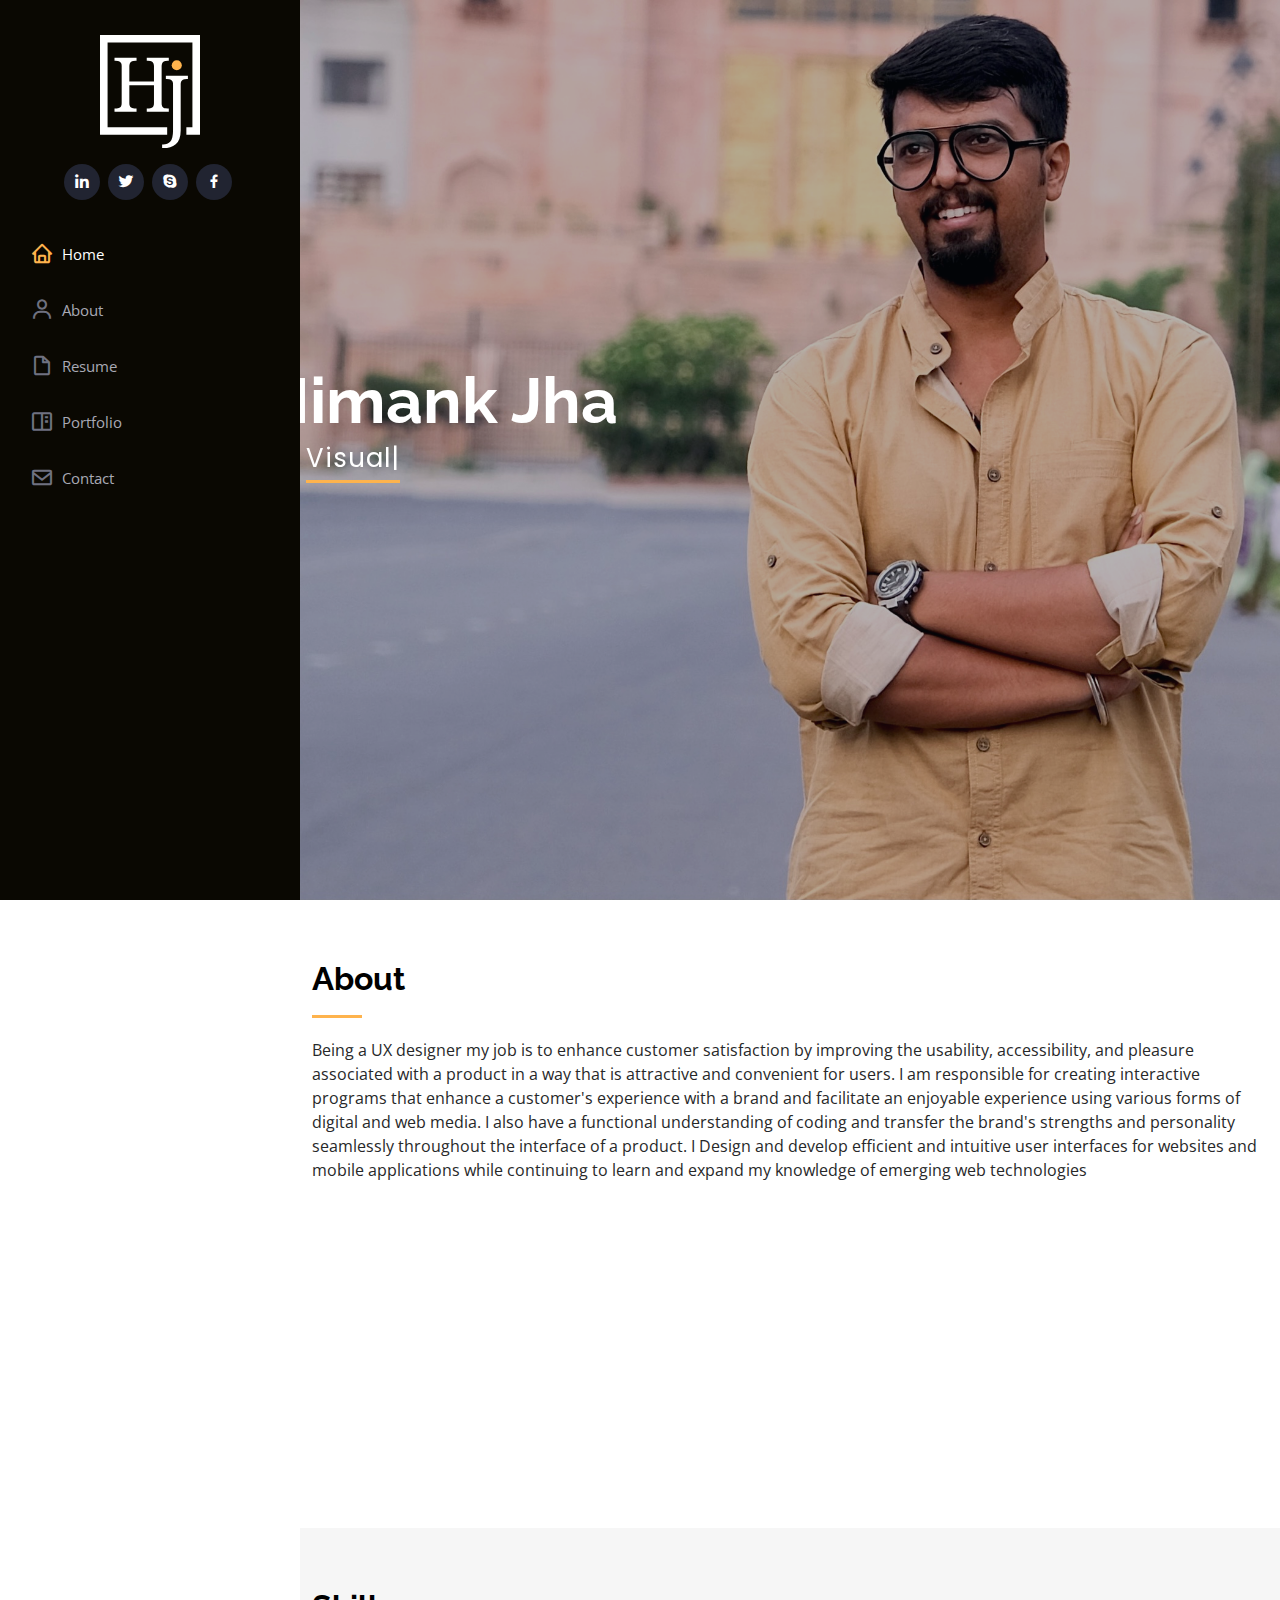
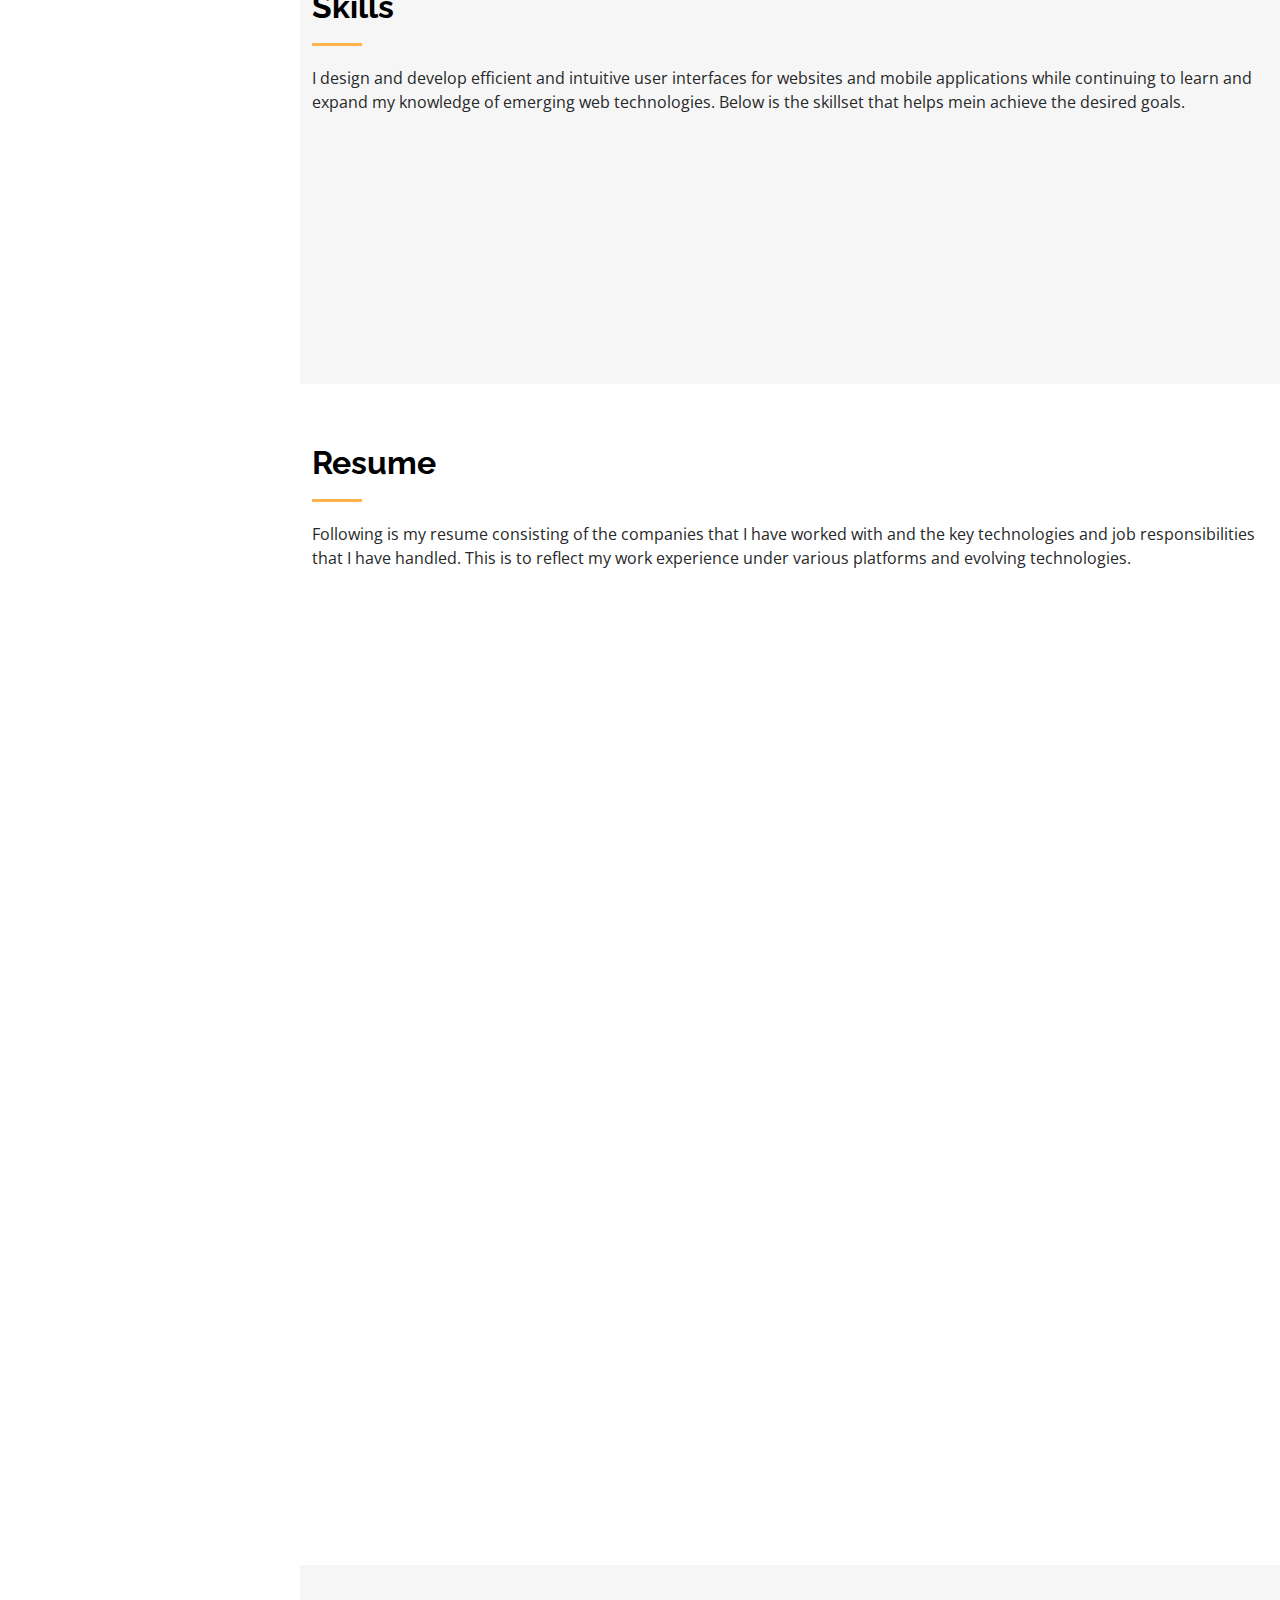
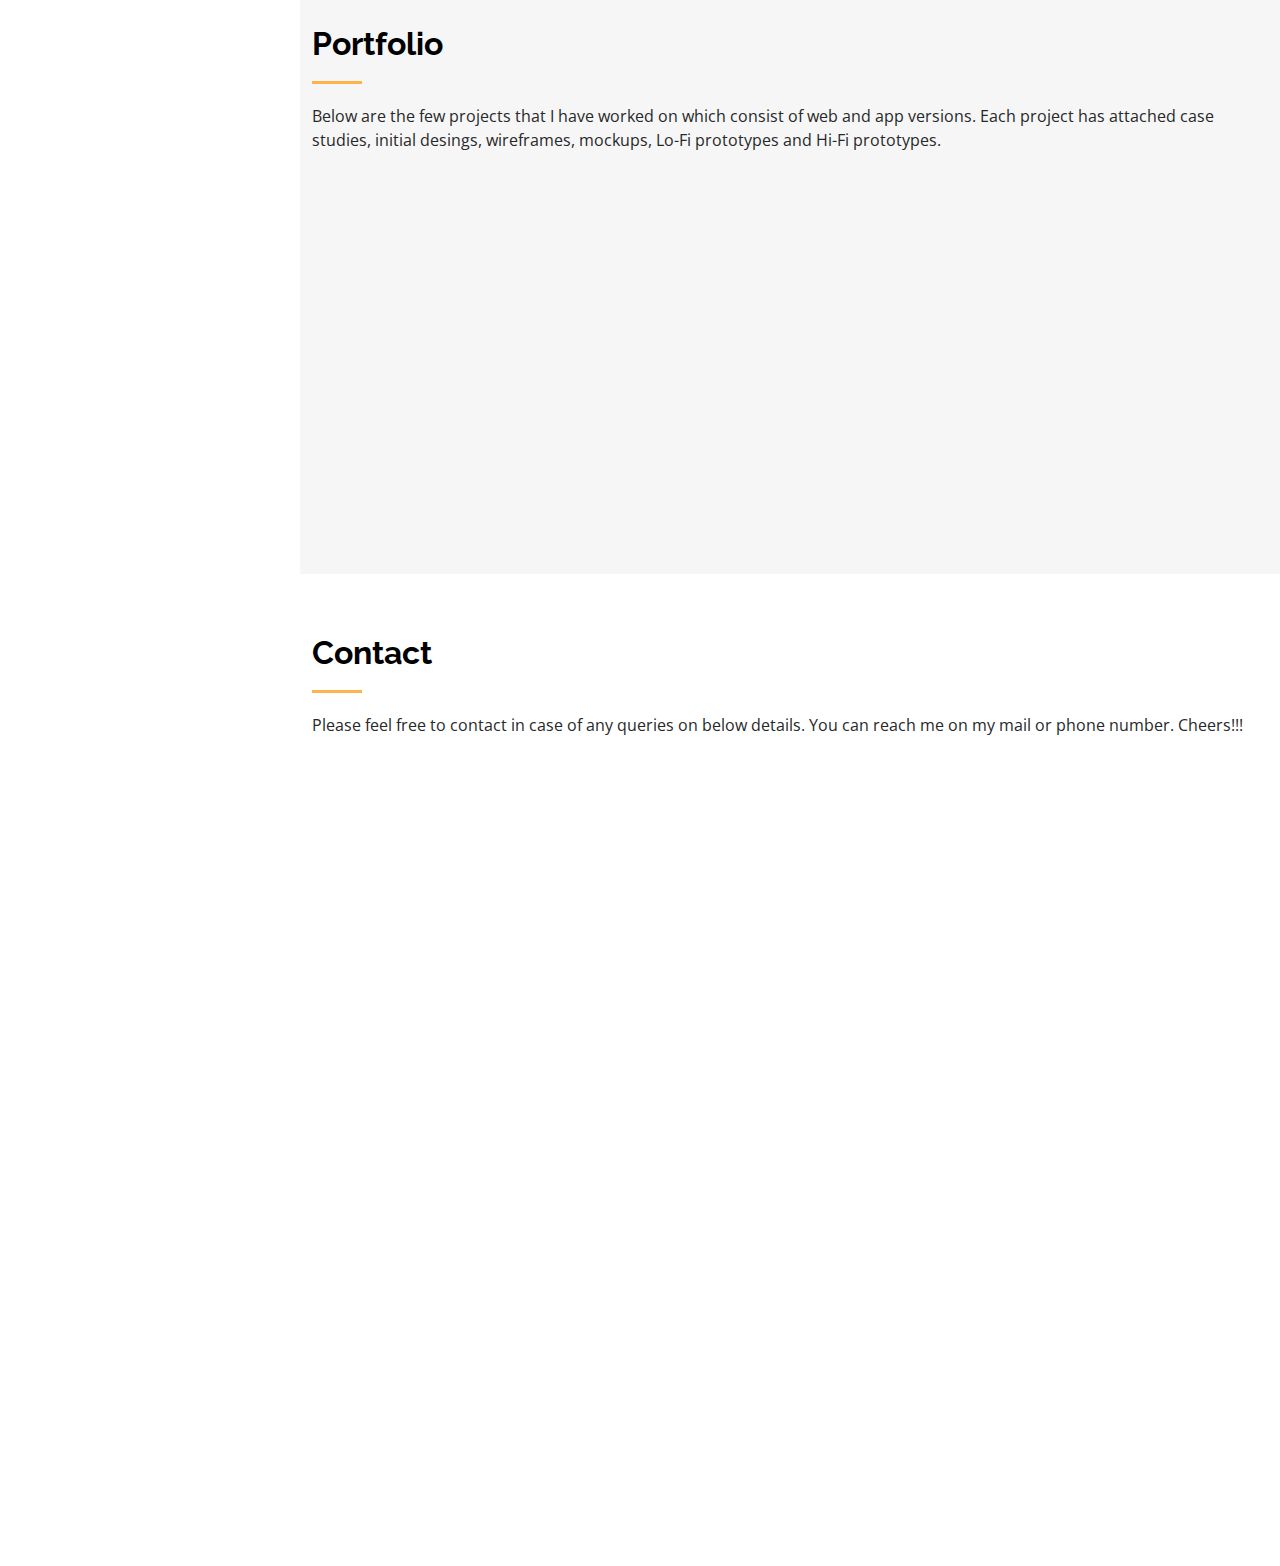
==== commit 18c7767d: "Code changes" ====
--- a/index.html
+++ b/index.html
@@ -45,15 +45,13 @@
   <!-- ======= Header ======= -->
   <header id="header">
     <div class="d-flex flex-column">
-
       <div class="profile">
         <img src="assets/img/logo.svg" alt="" class="img-fluid">
         <div class="social-links mt-3 text-center">
-          <a href="#" class="twitter"><i class="bx bxl-twitter"></i></a>
-          <a href="#" class="facebook"><i class="bx bxl-facebook"></i></a>
-          <a href="#" class="instagram"><i class="bx bxl-instagram"></i></a>
-          <a href="#" class="google-plus"><i class="bx bxl-skype"></i></a>
-          <a href="#" class="linkedin"><i class="bx bxl-linkedin"></i></a>
+          <a href="https://in.linkedin.com/in/himank-jha-923788b1" class="linkedin"><i class="bx bxl-linkedin"></i></a>
+          <a href="https://twitter.com/Himank87002611" class="twitter"><i class="bx bxl-twitter"></i></a>
+          <a href="skype:live:himank.jha?userinfo" class="google-plus"><i class="bx bxl-skype"></i></a>
+          <a href="https://www.facebook.com/himank.jha.12" class="facebook"><i class="bx bxl-facebook"></i></a>
         </div>
       </div>
 
@@ -109,7 +107,7 @@
               <div class="col-lg-6">
                 <ul>
                   <li><i class="bi bi-chevron-right"></i> <strong>Website:</strong> <span><a
-                        href="#">www.designwithHJ.com</a></span></li>
+                        href="https://himank0103.github.io/himank.github.io/">www.designwithHJ.com</a></span></li>
                   <li><i class="bi bi-chevron-right"></i> <strong>Phone:</strong> <span>+91 9929915037</span></li>
                   <li><i class="bi bi-chevron-right"></i> <strong>City:</strong> <span>Jaipur, Rajasthan</span></li>
                   <li><i class="bi bi-chevron-right"></i> <strong>Age:</strong> <span>31</span></li>
@@ -184,7 +182,7 @@
 
         <div class="section-title">
           <h2>Skills</h2>
-          <p>I Design and develop efficient and intuitive user interfaces for websites and mobile applications while continuing to learn and expand my knowledge of emerging web technologies. Below is the skillset that helps mein achieve the desired goals.</p>
+          <p>I design and develop efficient and intuitive user interfaces for websites and mobile applications while continuing to learn and expand my knowledge of emerging web technologies. Below is the skillset that helps mein achieve the desired goals.</p>
         </div>
 
         <div class="row skills-content">
@@ -268,7 +266,7 @@
                   developing user-centered products from initial concept to final, polished deliverable.</em></p>
               <ul>
                 <li>Triveni Nagar, jaipur, Rajasthan</li>
-                <li>+91 9929919999</li>
+                <li>+91 9929915037</li>
                 <li>dv.himank@gmail.com</li>
               </ul>
             </div>
@@ -336,9 +334,7 @@
 
         <div class="section-title">
           <h2>Portfolio</h2>
-          <p>Magnam dolores commodi suscipit. Necessitatibus eius consequatur ex aliquid fuga eum quidem. Sit sint
-            consectetur velit. Quisquam quos quisquam cupiditate. Et nemo qui impedit suscipit alias ea. Quia fugiat sit
-            in iste officiis commodi quidem hic quas.</p>
+          <p>Below are the few projects that I have worked on which consist of web and app versions. Each project has attached case studies, initial desings, wireframes, mockups, Lo-Fi prototypes and Hi-Fi prototypes.</p>
         </div>
 
         <div class="row" data-aos="fade-up">
@@ -353,35 +349,29 @@
 
         <div class="row portfolio-container" data-aos="fade-up" data-aos-delay="100">
 
+          <div class="col-lg-4 col-md-6 portfolio-item filter-web">
+            <div class="portfolio-wrap">
+              <img src="assets/img/portfolio/portfolio-1.png" class="img-fluid" alt="">
+              <div class="portfolio-links">
+                <a href="portfolio-details1.html" title="More Details"><i class="bx bx-link"></i></a>
+              </div>
+            </div>
+          </div>
+
+          <div class="col-lg-4 col-md-6 portfolio-item filter-web">
+            <div class="portfolio-wrap">
+              <img src="assets/img/portfolio/portfolio-2.png" class="img-fluid" alt="">
+              <div class="portfolio-links">                
+                <a href="portfolio-details2.html" title="More Details"><i class="bx bx-link"></i></a>
+              </div>
+            </div>
+          </div>
+
           <div class="col-lg-4 col-md-6 portfolio-item filter-app">
             <div class="portfolio-wrap">
-              <img src="assets/img/portfolio/portfolio-1.jpg" class="img-fluid" alt="">
+              <img src="assets/img/portfolio/portfolio-3.png" class="img-fluid" alt="">
               <div class="portfolio-links">
-                <a href="assets/img/portfolio/portfolio-1.jpg" data-gallery="portfolioGallery"
-                  class="portfolio-lightbox" title="App 1"><i class="bx bx-plus"></i></a>
-                <a href="portfolio-details.html" title="More Details"><i class="bx bx-link"></i></a>
-              </div>
-            </div>
-          </div>
-
-          <div class="col-lg-4 col-md-6 portfolio-item filter-web">
-            <div class="portfolio-wrap">
-              <img src="assets/img/portfolio/portfolio-2.jpg" class="img-fluid" alt="">
-              <div class="portfolio-links">
-                <a href="assets/img/portfolio/portfolio-2.jpg" data-gallery="portfolioGallery"
-                  class="portfolio-lightbox" title="Web 3"><i class="bx bx-plus"></i></a>
-                <a href="portfolio-details.html" title="More Details"><i class="bx bx-link"></i></a>
-              </div>
-            </div>
-          </div>
-
-          <div class="col-lg-4 col-md-6 portfolio-item filter-web">
-            <div class="portfolio-wrap">
-              <img src="assets/img/portfolio/portfolio-3.jpg" class="img-fluid" alt="">
-              <div class="portfolio-links">
-                <a href="assets/img/portfolio/portfolio-3.jpg" data-gallery="portfolioGallery"
-                  class="portfolio-lightbox" title="App 2"><i class="bx bx-plus"></i></a>
-                <a href="portfolio-details.html" title="More Details"><i class="bx bx-link"></i></a>
+                <a href="portfolio-details3.html" title="More Details"><i class="bx bx-link"></i></a>
               </div>
             </div>
           </div>
@@ -526,9 +516,7 @@
 
         <div class="section-title">
           <h2>Contact</h2>
-          <p>Magnam dolores commodi suscipit. Necessitatibus eius consequatur ex aliquid fuga eum quidem. Sit sint
-            consectetur velit. Quisquam quos quisquam cupiditate. Et nemo qui impedit suscipit alias ea. Quia fugiat sit
-            in iste officiis commodi quidem hic quas.</p>
+          <p>Please feel free to contact in case of any queries on below details. You can reach me on my mail or phone number. Cheers!!!</p>
         </div>
 
         <div class="row" data-aos="fade-in">
@@ -536,19 +524,19 @@
           <div class="col-lg-12 d-flex align-items-stretch">
             <div class="info">
               <div class="d-flex">
-                <div class="address col-lg-4 col-md-4 col-sm-1">
+                <div class="address col-lg-4 col-md-1 col-sm-1">
                   <i class="bi bi-geo-alt"></i>
                   <h4>Location:</h4>
                   <p>Triveni Nagar, Jaipur, Rajasthan, India</p>
                 </div>
 
-                <div class="email col-lg-4 col-md-4 col-sm-1">
+                <div class="email col-lg-4 col-md-1 col-sm-1">
                   <i class="bi bi-envelope"></i>
                   <h4>Email:</h4>
                   <p>dv.himank@gmail.com</p>
                 </div>
 
-                <div class="phone col-lg-4 col-md-4 col-sm-1">
+                <div class="phone col-lg-4 col-md-1 col-sm-1">
                   <i class="bi bi-phone"></i>
                   <h4>Call:</h4>
                   <p>+91 9929915037</p>
--- a/assets/css/style.css
+++ b/assets/css/style.css
@@ -213,8 +213,7 @@
   width: 100%;
   height: 100vh;
   background: url("../img/hero-bg.jpg") top center;
-  background-size: cover;
-  text-indent: -200px;
+  background-size: cover;  
 }
 
 #hero:before {
@@ -232,6 +231,7 @@
   position: relative;
   z-index: 2;
   min-width: 300px;
+  left: -200px;
 }
 
 #hero h1 {
@@ -271,6 +271,17 @@
     font-size: 18px;
     line-height: 24px;
     margin-bottom: 30px;
+  }
+  #hero .hero-container {
+    position: relative;
+    z-index: 2;
+    min-width: 300px;
+    left: 0px;
+  }
+  #hero {    
+    background: url("../img/hero-bg.jpg") top center;
+    background-position: -56% 0;
+    background-size: cover;
   }
 }
 
@@ -320,7 +331,7 @@
 .about .content h3 {
   font-weight: 700;
   font-size: 26px;
-  color: #173b6c;
+  color: #000;   
 }
 
 .about .content ul {
@@ -574,7 +585,8 @@
   text-align: center;
   background: rgba(20, 157, 221, 0.75);
   transition: 0.3s;
-  width: 50%;
+  display: block;
+  width: 100%;
 }
 
 .portfolio .portfolio-wrap .portfolio-links a:hover {
@@ -605,8 +617,16 @@
   padding-top: 40px;
 }
 
+.portfolio-details-mobile {
+  text-align: center;
+}
+
 .portfolio-details .portfolio-details-slider img {
   width: 100%;
+}
+
+.portfolio-details-mobile .portfolio-details-slider img {
+  width: auto;
 }
 
 .portfolio-details .portfolio-details-slider .swiper-pagination {
@@ -661,6 +681,7 @@
 
 .portfolio-details .portfolio-description p {
   padding: 0;
+  margin-bottom: 25px;
 }
 
 /*--------------------------------------------------------------
@@ -844,7 +865,7 @@
   padding: 0 0 10px 60px;
   margin-bottom: 20px;
   font-size: 14px;
-  color: #173b6c;
+  color: #000;
 }
 
 .contact .info .email p {
@@ -878,6 +899,15 @@
 .contact .info .email:hover i, .contact .info .address:hover i, .contact .info .phone:hover i {
   background: #feb34d;
   color: #fff;
+}
+
+@media(max-width:768px) {
+  .contact .info .email, .contact .info .address, .contact .info .phone {
+    width: 100%;
+  }
+  .contact .info .d-flex {
+    flex-wrap: wrap;
+  }
 }
 
 .contact .php-email-form {
@@ -963,7 +993,7 @@
   padding: 10px 15px;
 }
 
-.contact .php-email-form button[type="submit"] {
+.contact .php-email-form button[type="submit"], .yellow-button {
   background: #feb34d;
   border: 0;
   padding: 10px 24px;
@@ -975,6 +1005,8 @@
 .contact .php-email-form button[type="submit"]:hover {
   background: #37b3ed;
 }
+
+
 
 @-webkit-keyframes animate-loading {
   0% {
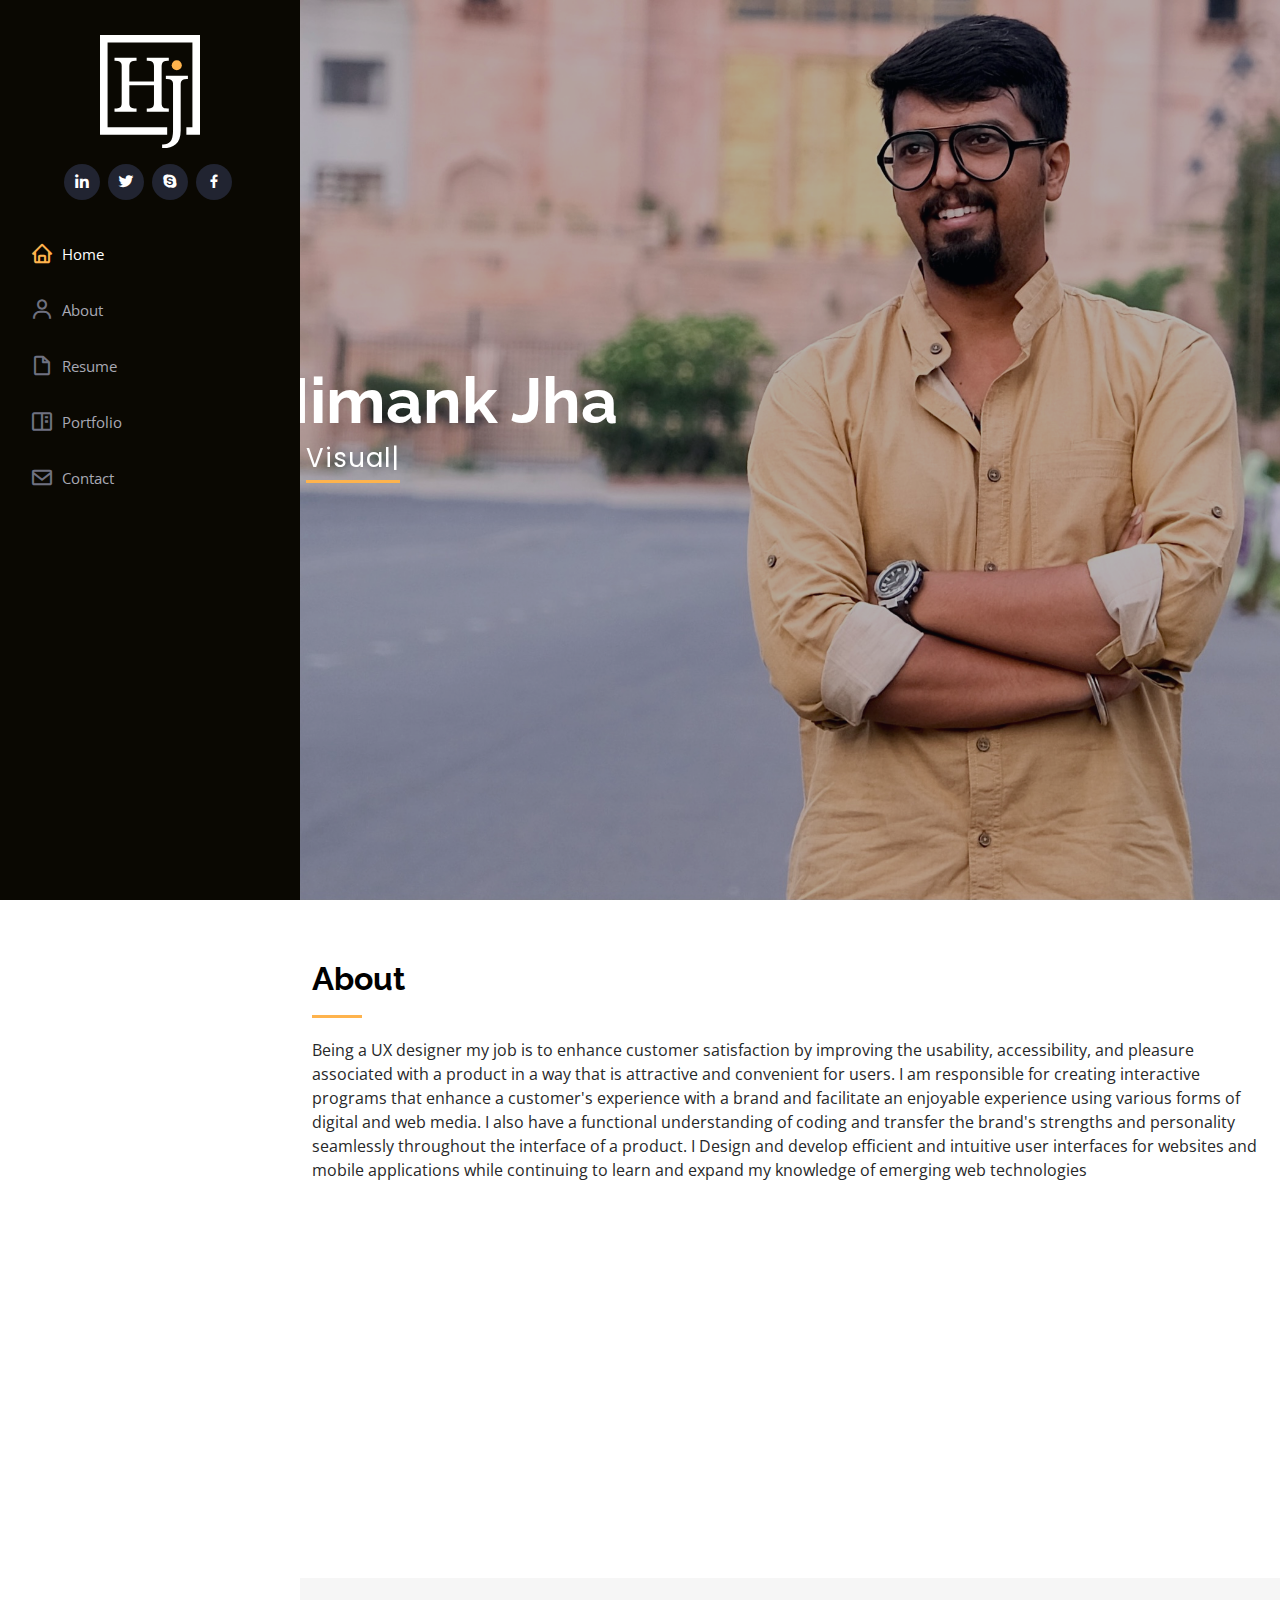
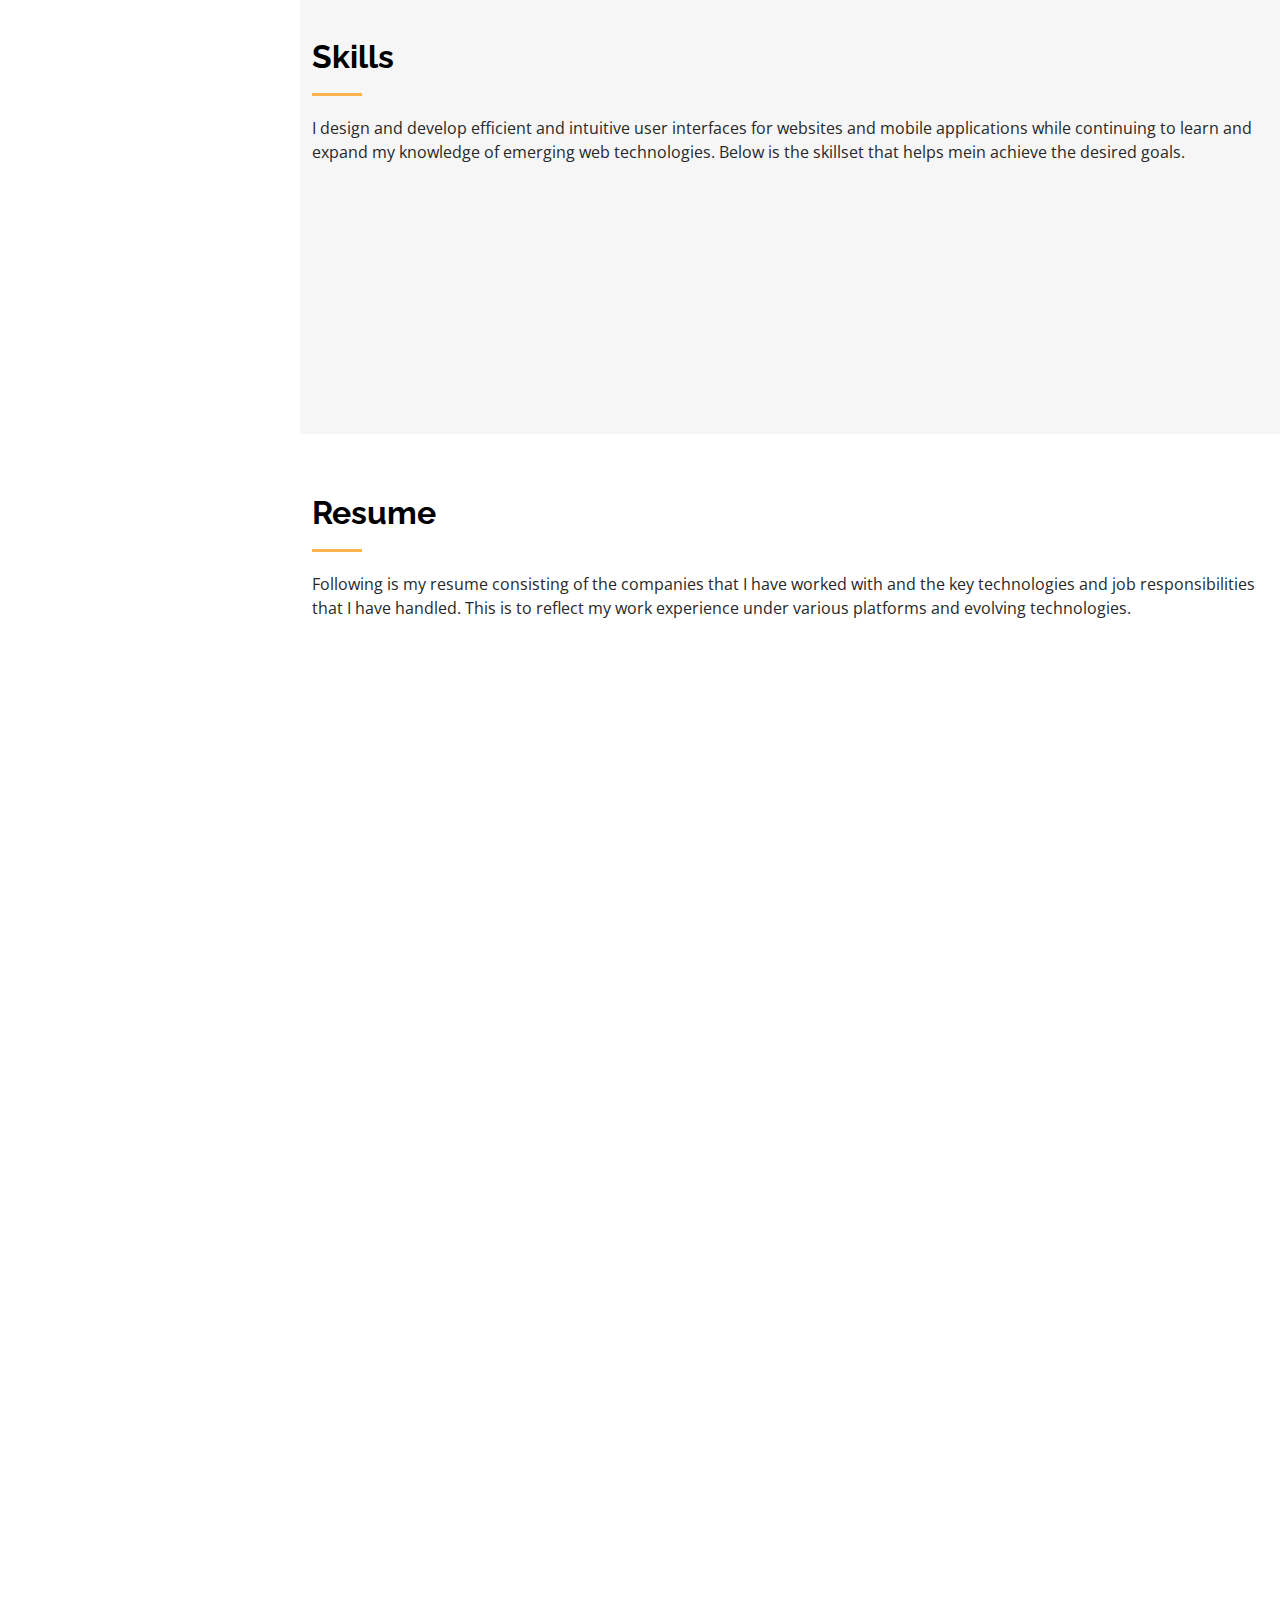
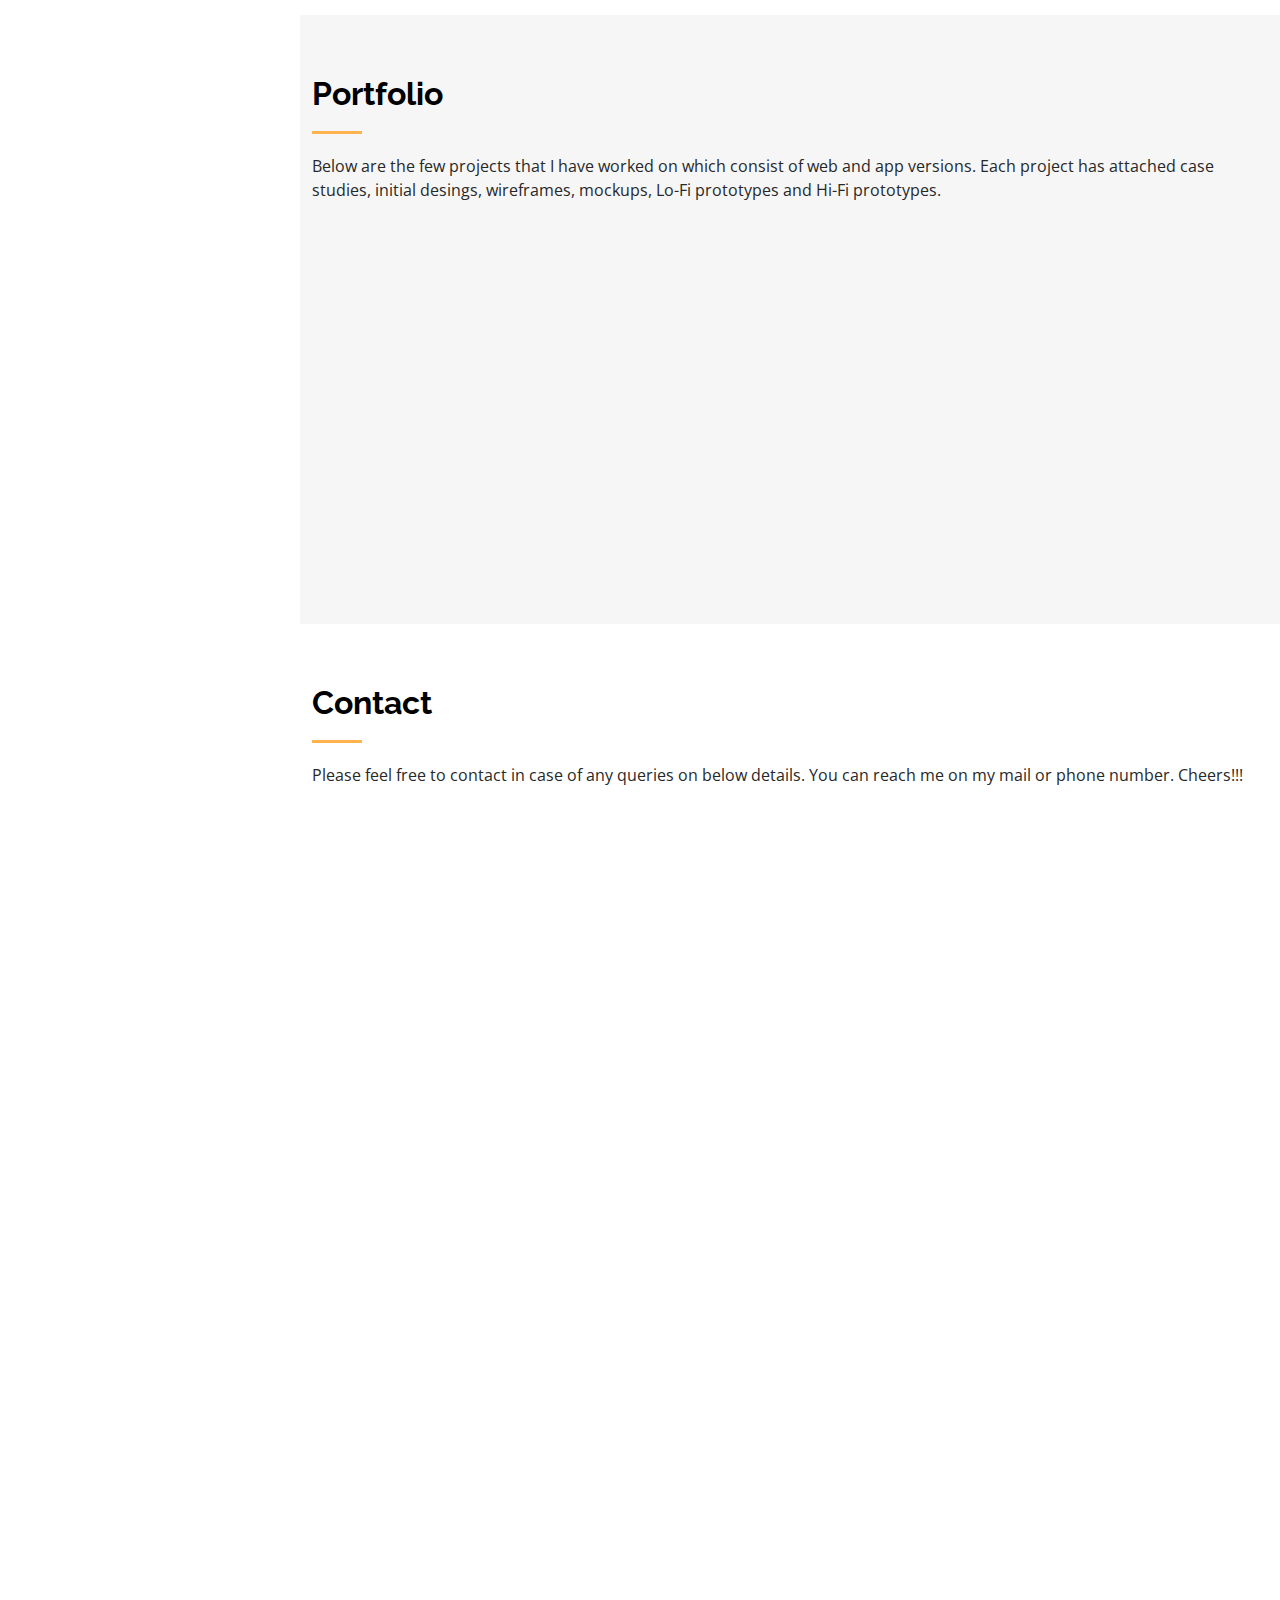
==== commit f13fd98d: "Code changes" ====
--- a/index.html
+++ b/index.html
@@ -106,11 +106,9 @@
             <div class="row">
               <div class="col-lg-6">
                 <ul>
-                  <li><i class="bi bi-chevron-right"></i> <strong>Website:</strong> <span><a
-                        href="https://himank0103.github.io/himank.github.io/">www.designwithHJ.com</a></span></li>
+                  <li><i class="bi bi-chevron-right"></i> <strong>Age:</strong> <span>31</span></li>
                   <li><i class="bi bi-chevron-right"></i> <strong>Phone:</strong> <span>+91 9929915037</span></li>
-                  <li><i class="bi bi-chevron-right"></i> <strong>City:</strong> <span>Jaipur, Rajasthan</span></li>
-                  <li><i class="bi bi-chevron-right"></i> <strong>Age:</strong> <span>31</span></li>
+                  <li><i class="bi bi-chevron-right"></i> <strong>City:</strong> <span>Jaipur, Rajasthan</span></li>                  
                 </ul>
               </div>
               <div class="col-lg-6">
@@ -121,6 +119,10 @@
                   <li><i class="bi bi-chevron-right"></i> <strong>Freelance:</strong> <span>Available</span></li>
                 </ul>
               </div>
+
+            </div>
+            <div class="text-right">
+              <a target="_blank" href="assets/CV_HIMANK_JHA.pdf" class="yellow-button" download="">Download CV</a>
             </div>
           </div>
         </div>
--- a/assets/css/style.css
+++ b/assets/css/style.css
@@ -360,6 +360,10 @@
   margin-bottom: 0;
 }
 
+.about .yellow-button {
+  margin-top: 50px;
+}
+
 /*--------------------------------------------------------------
 # Facts
 --------------------------------------------------------------*/
@@ -1006,7 +1010,20 @@
   background: #37b3ed;
 }
 
-
+.yellow-button {
+  background: #feb34d;
+  border: 0;
+  padding: 10px 24px;
+  color: #fff;
+  transition: 0.4s;
+  border-radius: 4px;
+  display: inline-block;
+}
+
+.yellow-button:hover {
+  background: #b27d36;
+  color: #fff;
+}
 
 @-webkit-keyframes animate-loading {
   0% {
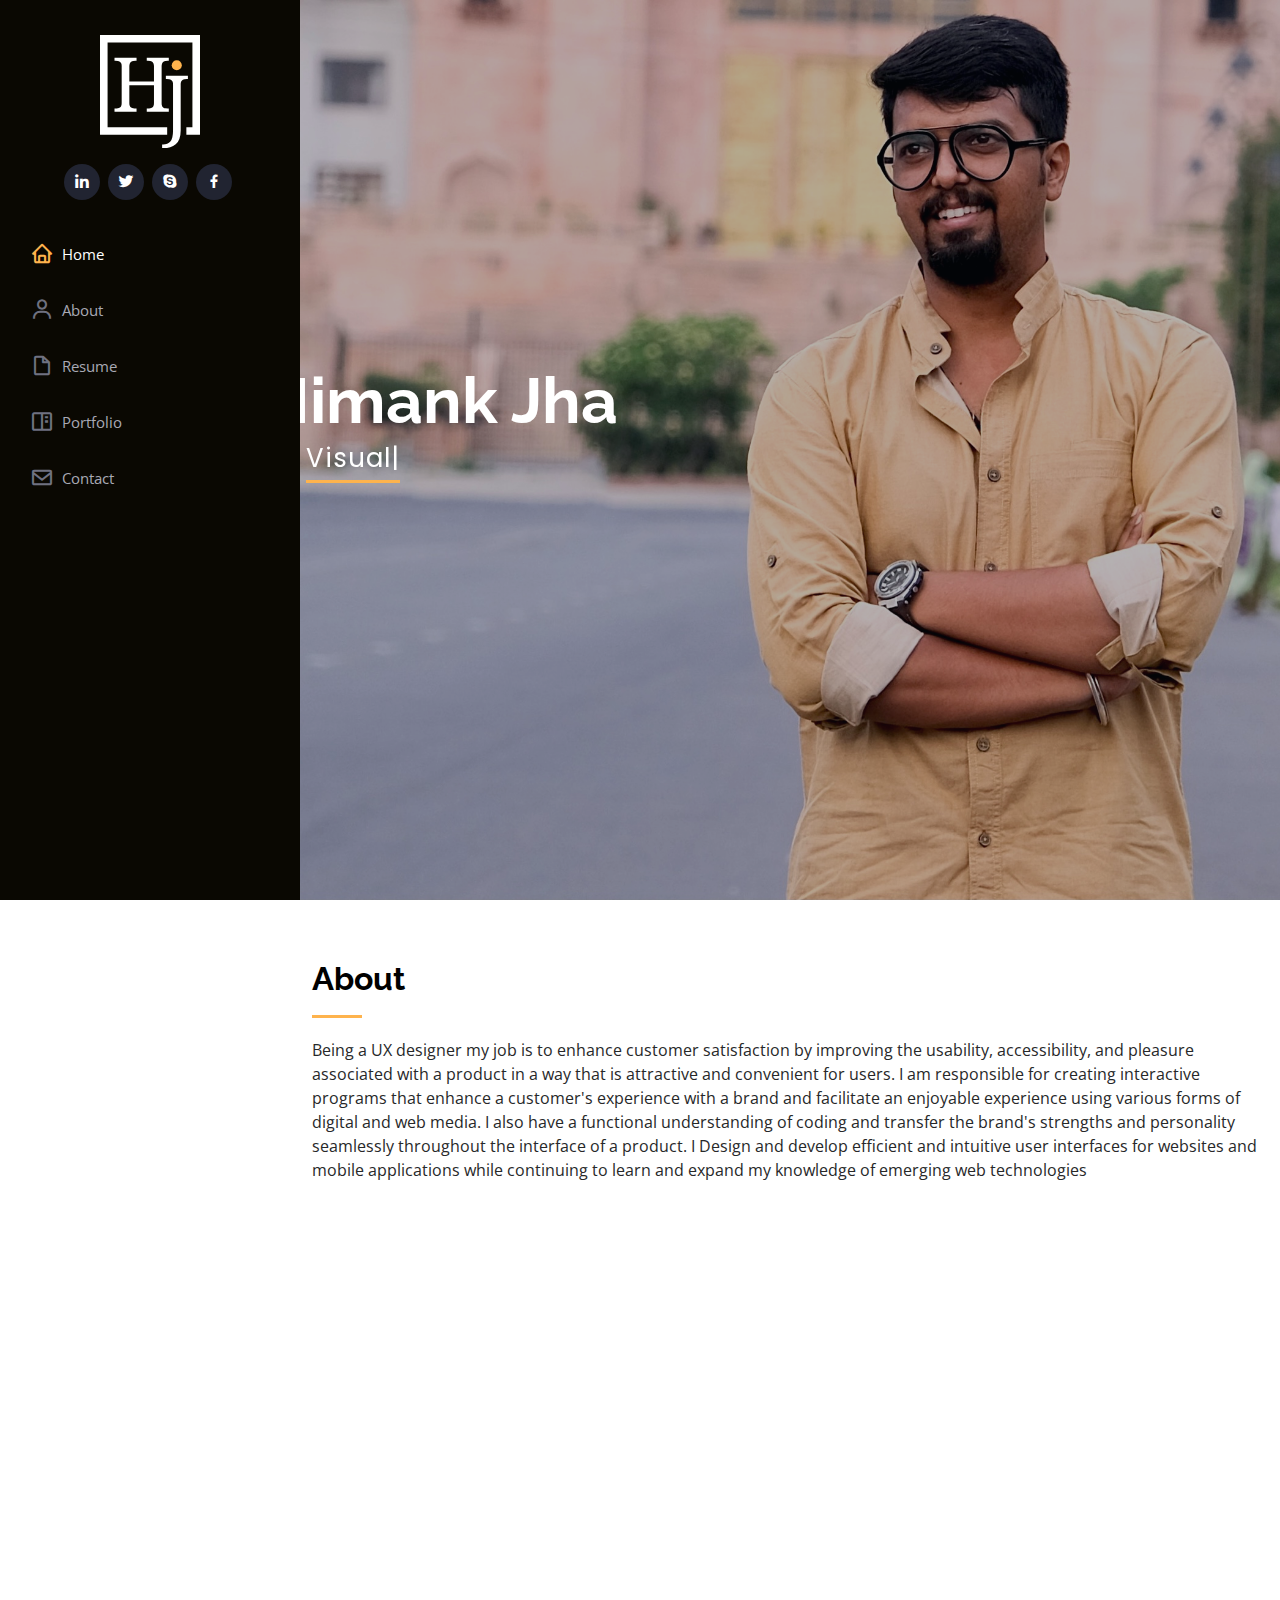
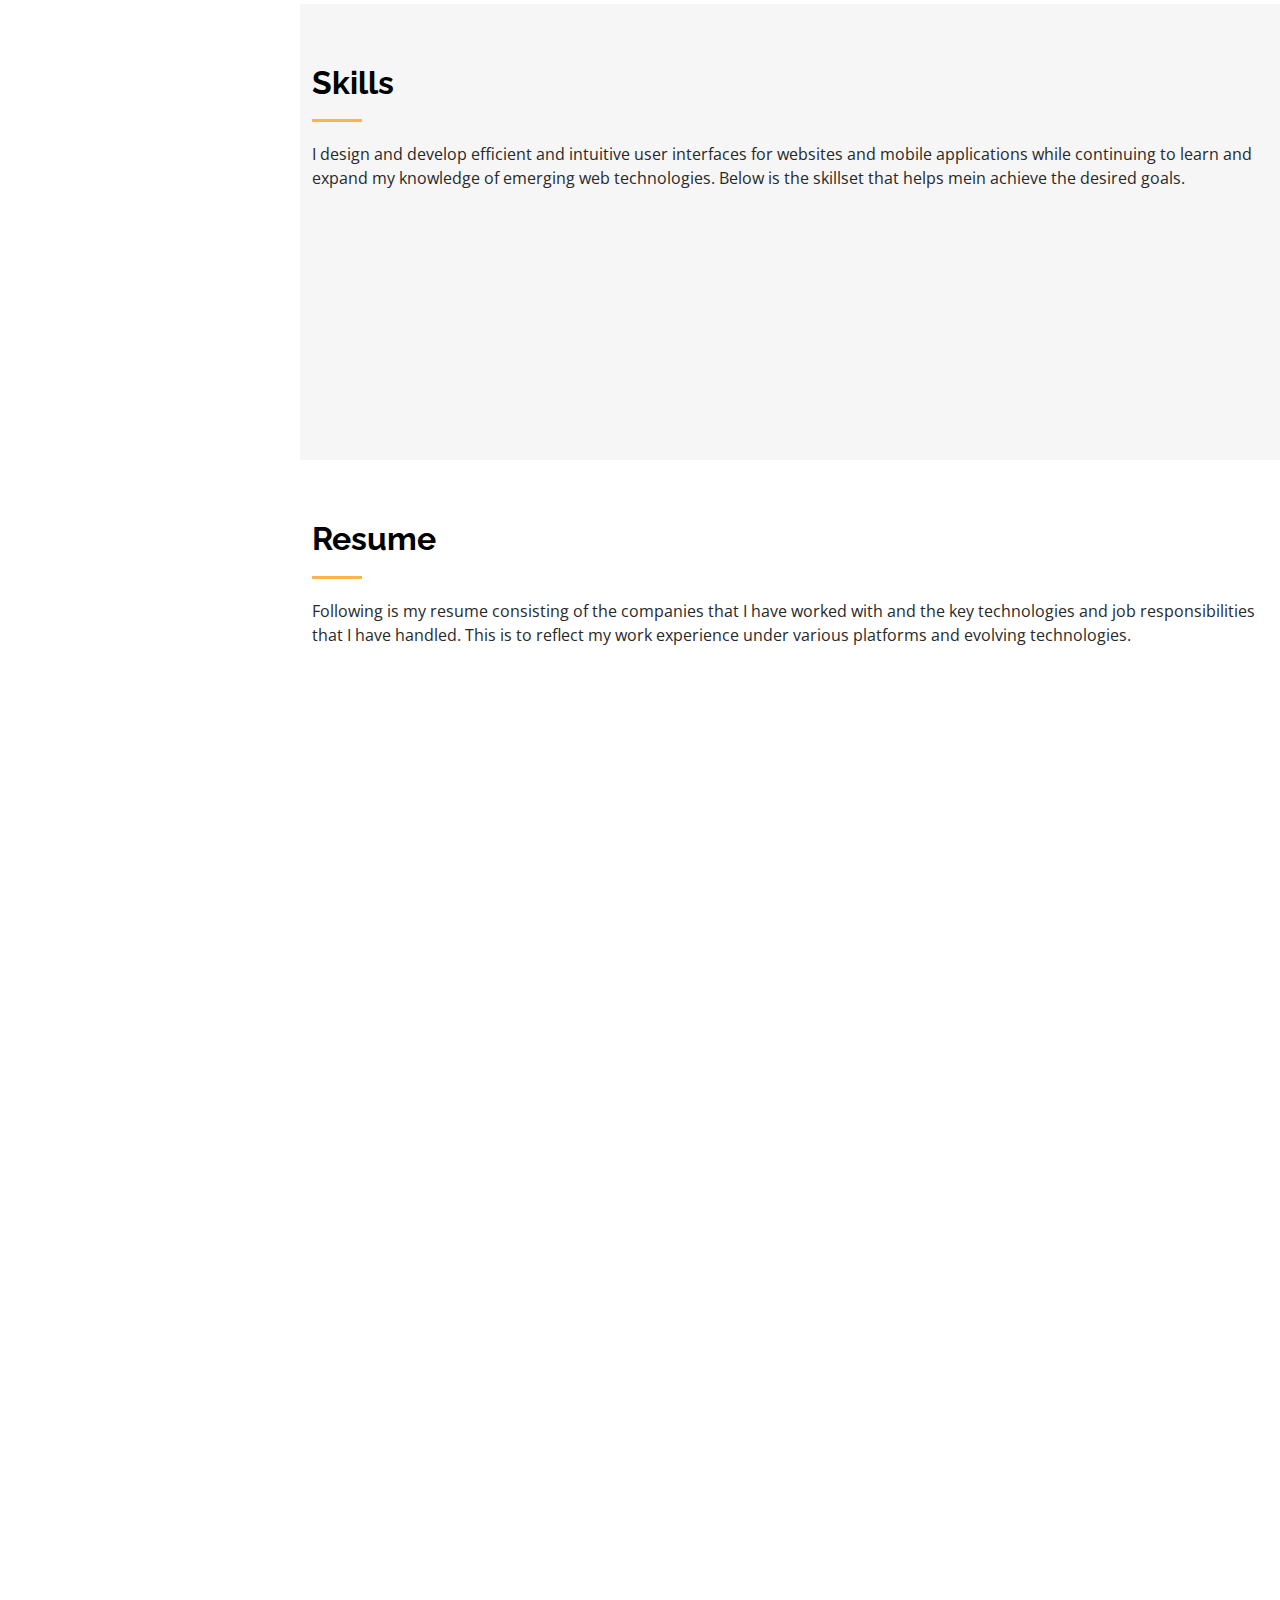
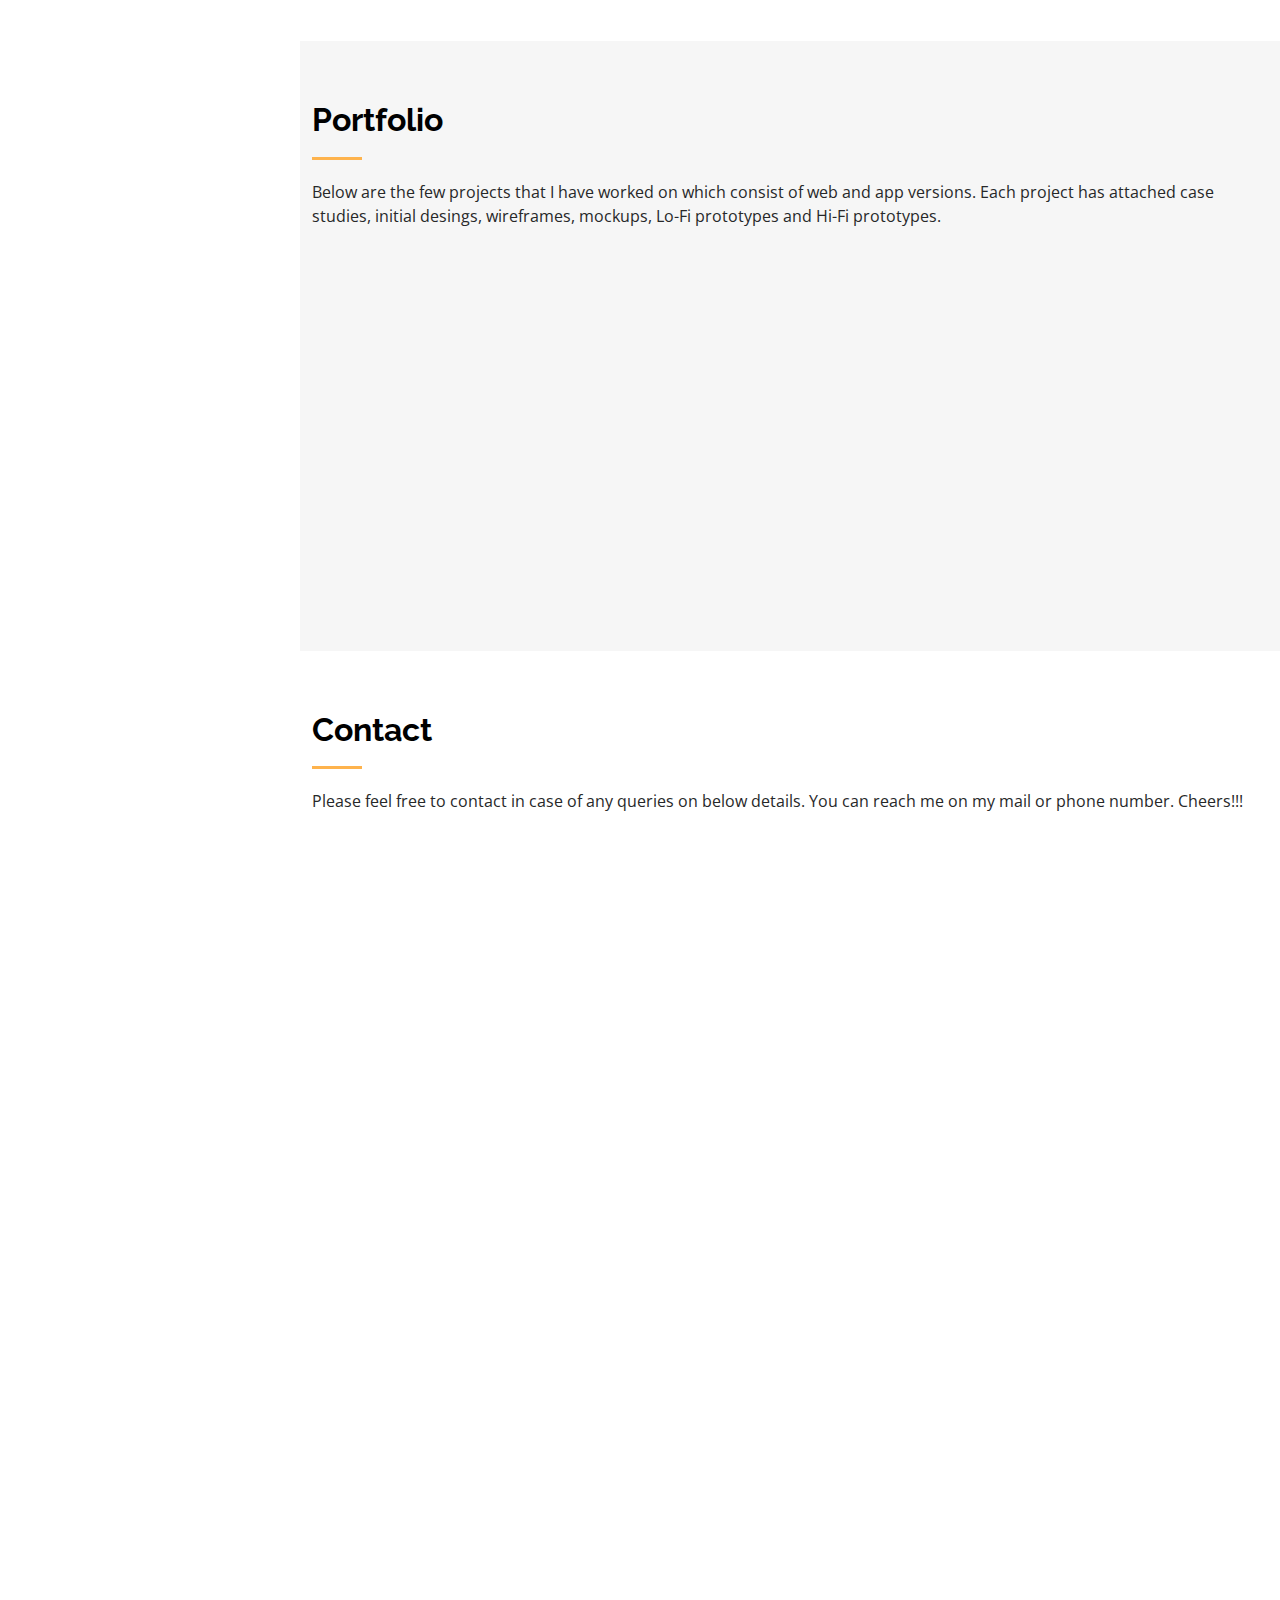
==== commit cd0df1a6: "Update index.html" ====
--- a/index.html
+++ b/index.html
@@ -116,7 +116,6 @@
                   <li><i class="bi bi-chevron-right"></i> <strong>Degree:</strong> <span>Bachelor of technology</span>
                   </li>
                   <li><i class="bi bi-chevron-right"></i> <strong>Email:</strong> <span>dv.himank@gmail.com</span></li>
-                  <li><i class="bi bi-chevron-right"></i> <strong>Freelance:</strong> <span>Available</span></li>
                 </ul>
               </div>
 
@@ -594,4 +593,4 @@
 
 </body>
 
-</html>+</html>
